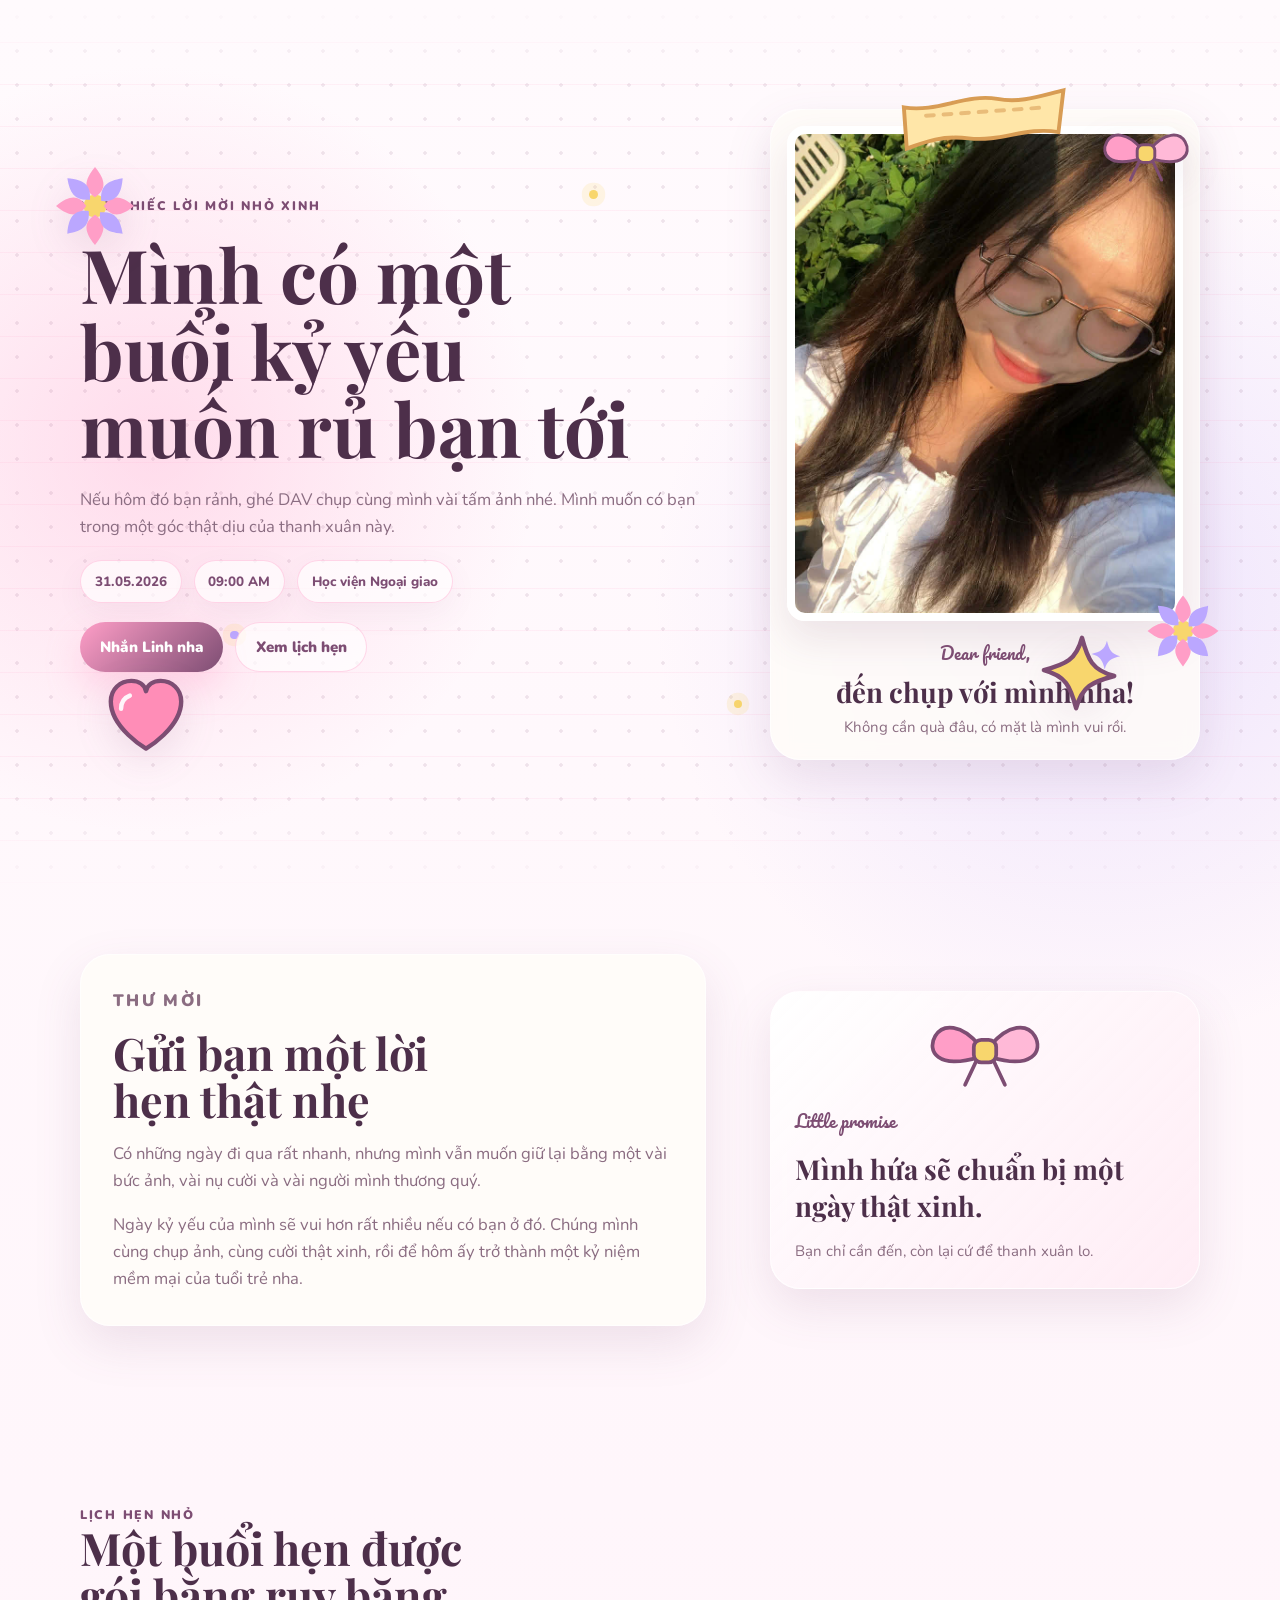
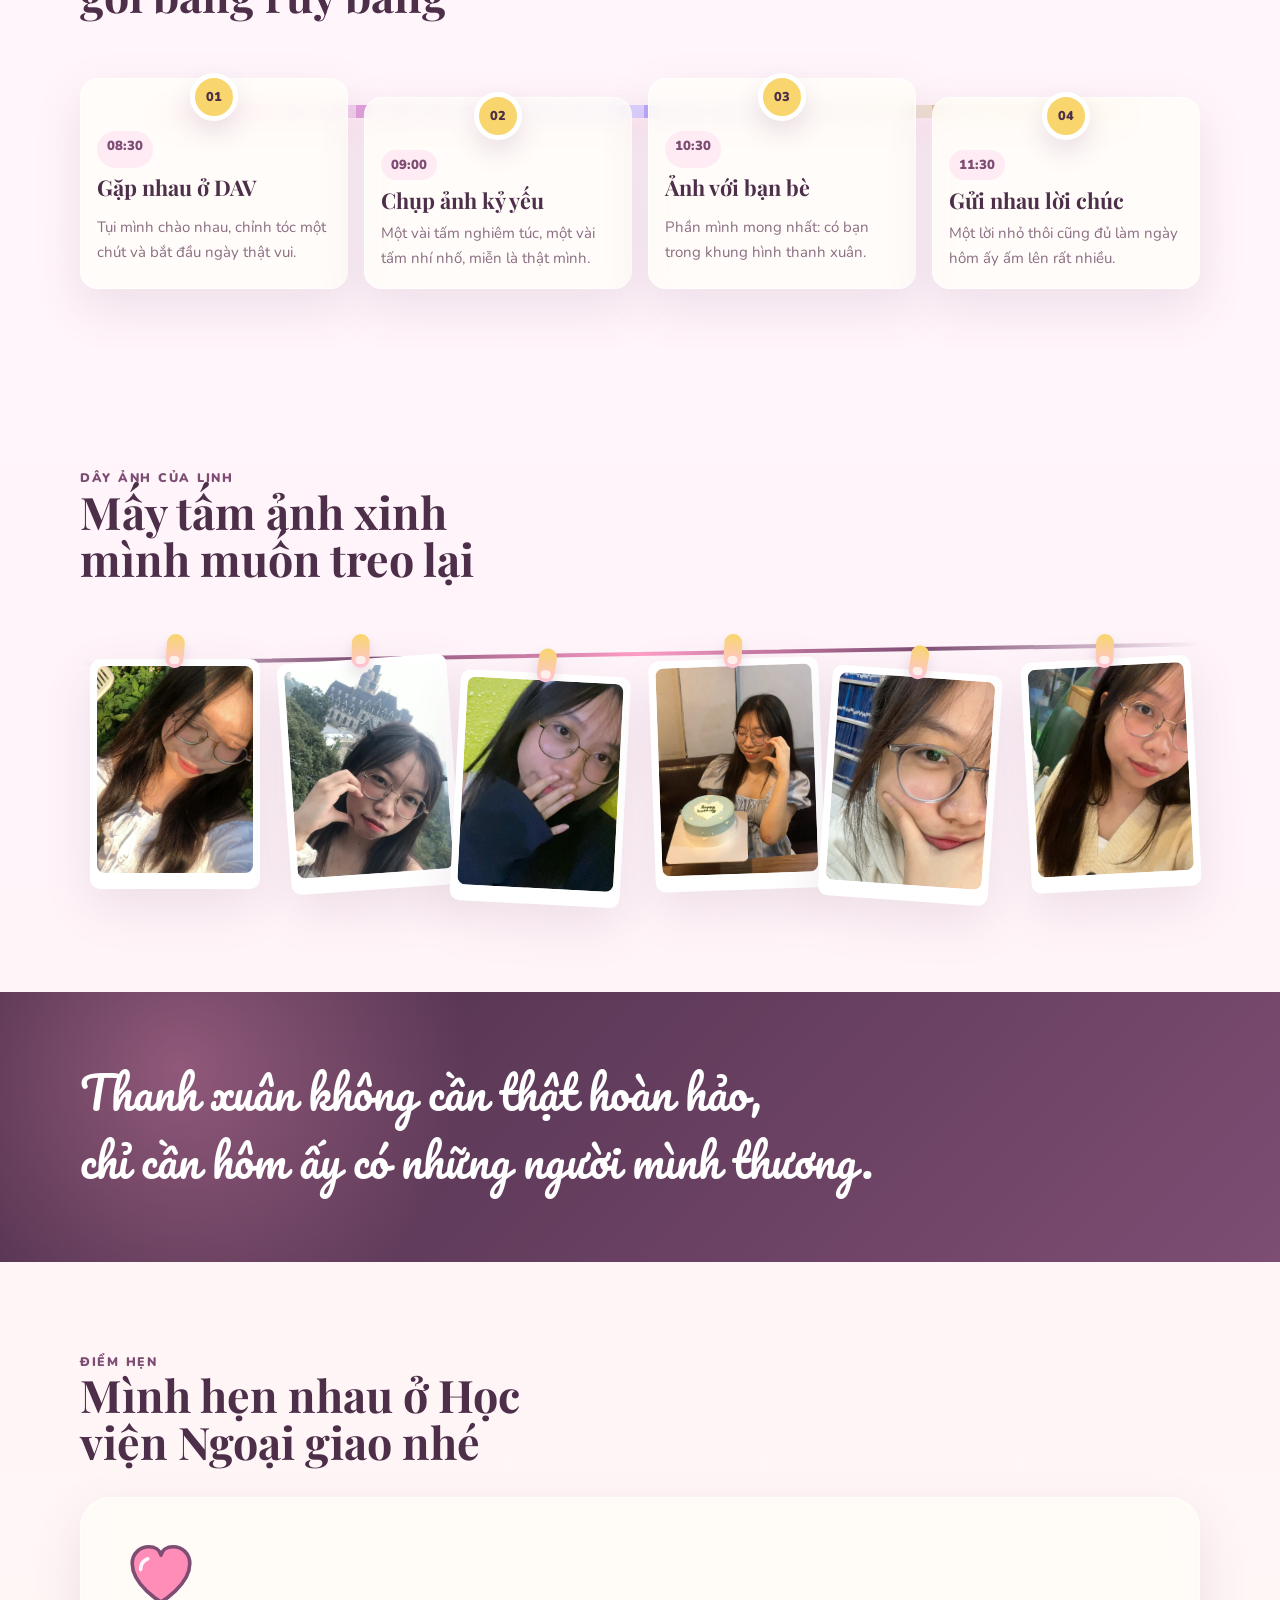
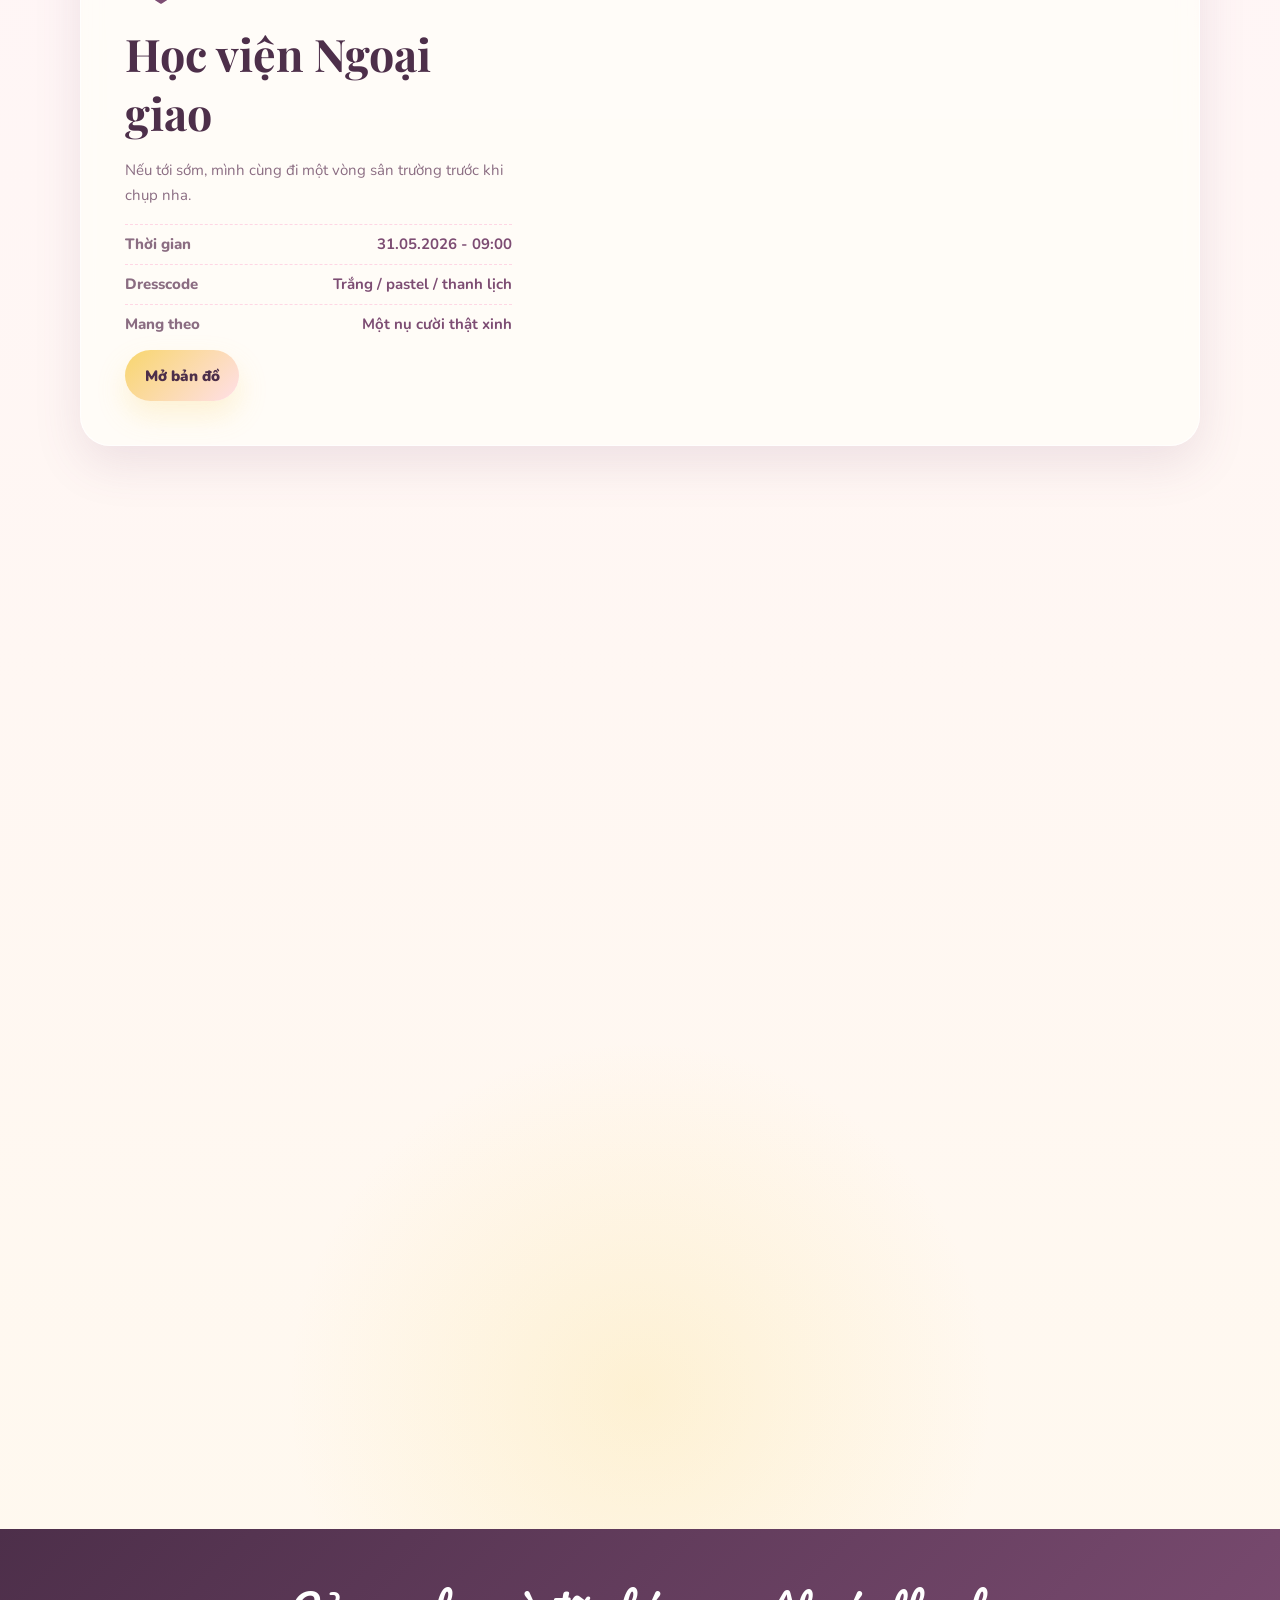
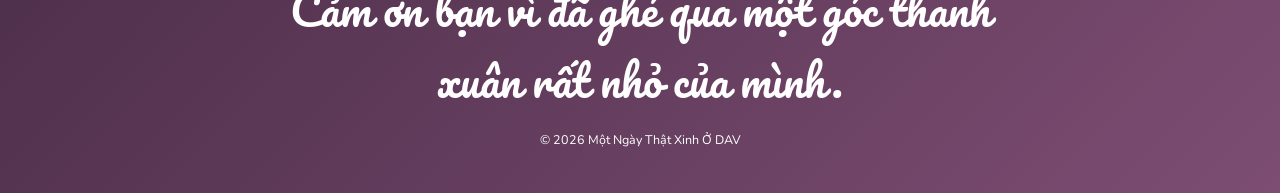
==== html/index.html @ 51f6de86 "kyyeulinh" ====
﻿<!doctype html>
<html lang="vi">
  <head>
    <meta charset="UTF-8" />
    <meta name="viewport" content="width=device-width, initial-scale=1.0" />
    <meta
      name="description"
      content="Thư mời tham dự kỷ yếu dễ thương của một nữ sinh Học viện Ngoại giao."
    />
    <title>Một Ngày Thật Xinh Ở DAV | Thư Mời Kỷ Yếu</title>
    <link rel="preconnect" href="https://fonts.googleapis.com" />
    <link rel="preconnect" href="https://fonts.gstatic.com" crossorigin />
    <link
      href="https://fonts.googleapis.com/css2?family=Nunito:wght@400;500;600;700;800&family=Pacifico&family=Playfair+Display:wght@600;700&display=swap"
      rel="stylesheet"
    />
    <link rel="stylesheet" href="../css/reset.css" />
    <link rel="stylesheet" href="../css/variables.css" />
    <link rel="stylesheet" href="../css/base.css" />
    <link rel="stylesheet" href="../css/layout.css" />
    <link rel="stylesheet" href="../css/components.css" />
    <link rel="stylesheet" href="../css/animations.css" />
    <link rel="stylesheet" href="../css/responsive.css" />
  </head>
  <body>
    <a class="skip-link" href="#main">Bỏ qua nội dung phụ</a>

    <div class="sticker-field" aria-hidden="true">
      <img class="float-sticker s1" src="../img/stickers/flower.svg" alt="" />
      <img class="float-sticker s2" src="../img/stickers/bow.svg" alt="" />
      <img class="float-sticker s3" src="../img/stickers/heart.svg" alt="" />
      <img class="float-sticker s4" src="../img/stickers/sparkle.svg" alt="" />
    </div>

    <main id="main">
      <section class="hero-section section" id="hero">
        <div class="hero-sparkles" aria-hidden="true">
          <span></span>
          <span></span>
          <span></span>
          <span></span>
        </div>

        <div class="container hero-content">
          <div class="hero-copy">
            <p class="eyebrow" data-reveal="fade-up">
              Một chiếc lời mời nhỏ xinh
            </p>
            <h1 data-reveal="fade-up">
              Mình có một buổi kỷ yếu muốn rủ bạn tới
            </h1>
            <p class="hero-lead" data-reveal="fade-up">
              Nếu hôm đó bạn rảnh, ghé DAV chụp cùng mình vài tấm ảnh nhé. Mình
              muốn có bạn trong một góc thật dịu của thanh xuân này.
            </p>
            <div class="hero-meta" data-reveal="fade-up">
              <span>31.05.2026</span>
              <span>09:00 AM</span>
              <span>Học viện Ngoại giao</span>
            </div>
            <div class="hero-actions" data-reveal="fade-up">
              <a class="primary-button" href="#contact">Nhắn Linh nha</a>
              <a class="ghost-button" href="#plan">Xem lịch hẹn</a>
            </div>
          </div>

          <aside
            class="scrapbook-card tilt-card"
            data-reveal="fade-left"
            tabindex="0"
          >
            <img
              class="tape tape-top"
              src="../img/stickers/tape.svg"
              alt=""
              aria-hidden="true"
            />
            <img
              class="portrait"
              src="../img/Linh1.png"
              alt="Ảnh kỷ yếu của Linh"
            />
            <div class="card-note">
              <span>Dear friend,</span>
              <strong>đến chụp với mình nha!</strong>
              <p>Không cần quà đâu, có mặt là mình vui rồi.</p>
            </div>
            <img
              class="mini-flower"
              src="../img/stickers/flower.svg"
              alt=""
              aria-hidden="true"
            />
          </aside>
        </div>
      </section>

      <section class="letter-section section" id="letter">
        <div class="container letter-layout">
          <article class="soft-letter" data-reveal="fade-right">
            <p class="section-kicker">Thư mời</p>
            <h2>Gửi bạn một lời hẹn thật nhẹ</h2>
            <p>
              Có những ngày đi qua rất nhanh, nhưng mình vẫn muốn giữ lại bằng
              một vài bức ảnh, vài nụ cười và vài người mình thương quý.
            </p>
            <p>
              Ngày kỷ yếu của mình sẽ vui hơn rất nhiều nếu có bạn ở đó. Chúng
              mình cùng chụp ảnh, cùng cười thật xinh, rồi để hôm ấy trở thành
              một kỷ niệm mềm mại của tuổi trẻ nha.
            </p>
          </article>

          <div class="promise-card" data-reveal="fade-left">
            <img src="../img/stickers/bow.svg" alt="" aria-hidden="true" />
            <span>Little promise</span>
            <strong>Mình hứa sẽ chuẩn bị một ngày thật xinh.</strong>
            <p>Bạn chỉ cần đến, còn lại cứ để thanh xuân lo.</p>
          </div>
        </div>
      </section>

      <section class="plan-section section" id="plan">
        <div class="container">
          <p class="section-kicker" data-reveal="fade-up">Lịch hẹn nhỏ</p>
          <h2 data-reveal="fade-up">Một buổi hẹn được gói bằng ruy băng</h2>
          <div class="ribbon-plan">
            <div class="ribbon-path" aria-hidden="true"></div>
            <article class="plan-step" data-reveal="fade-up">
              <span>08:30</span>
              <div class="step-dot">01</div>
              <h3>Gặp nhau ở DAV</h3>
              <p>
                Tụi mình chào nhau, chỉnh tóc một chút và bắt đầu ngày thật vui.
              </p>
            </article>
            <article class="plan-step" data-reveal="fade-up">
              <span>09:00</span>
              <div class="step-dot">02</div>
              <h3>Chụp ảnh kỷ yếu</h3>
              <p>
                Một vài tấm nghiêm túc, một vài tấm nhí nhố, miễn là thật mình.
              </p>
            </article>
            <article class="plan-step" data-reveal="fade-up">
              <span>10:30</span>
              <div class="step-dot">03</div>
              <h3>Ảnh với bạn bè</h3>
              <p>Phần mình mong nhất: có bạn trong khung hình thanh xuân.</p>
            </article>
            <article class="plan-step" data-reveal="fade-up">
              <span>11:30</span>
              <div class="step-dot">04</div>
              <h3>Gửi nhau lời chúc</h3>
              <p>Một lời nhỏ thôi cũng đủ làm ngày hôm ấy ấm lên rất nhiều.</p>
            </article>
          </div>
        </div>
      </section>

      <section class="memory-section section" id="memories">
        <div class="container">
          <p class="section-kicker" data-reveal="fade-up">Dây ảnh của Linh</p>
          <h2 data-reveal="fade-up">Mấy tấm ảnh xinh mình muốn treo lại</h2>
          <div class="photo-line" data-reveal="fade-up">
            <div class="clothesline" aria-hidden="true"></div>
            <div class="photo-track">
              <figure class="hanging-photo">
                <span class="pin"></span>
                <img src="../img/Linh1.png" alt="Ảnh Linh 1" loading="lazy" />
              </figure>
              <figure class="hanging-photo">
                <span class="pin"></span>
                <img src="../img/linh2.png" alt="Ảnh Linh 2" loading="lazy" />
              </figure>
              <figure class="hanging-photo">
                <span class="pin"></span>
                <img src="../img/Linh3.png" alt="Ảnh Linh 3" loading="lazy" />
              </figure>
              <figure class="hanging-photo">
                <span class="pin"></span>
                <img src="../img/Linh4.png" alt="Ảnh Linh 4" loading="lazy" />
              </figure>
              <figure class="hanging-photo">
                <span class="pin"></span>
                <img src="../img/Linh5.png" alt="Ảnh Linh 5" loading="lazy" />
              </figure>
              <figure class="hanging-photo">
                <span class="pin"></span>
                <img src="../img/Linh6.jpg" alt="Ảnh Linh 6" loading="lazy" />
              </figure>
              <figure class="hanging-photo duplicate" aria-hidden="true">
                <span class="pin"></span>
                <img src="../img/Linh1.png" alt="" loading="lazy" />
              </figure>
              <figure class="hanging-photo duplicate" aria-hidden="true">
                <span class="pin"></span>
                <img src="../img/linh2.png" alt="" loading="lazy" />
              </figure>
              <figure class="hanging-photo duplicate" aria-hidden="true">
                <span class="pin"></span>
                <img src="../img/Linh3.png" alt="" loading="lazy" />
              </figure>
              <figure class="hanging-photo duplicate" aria-hidden="true">
                <span class="pin"></span>
                <img src="../img/Linh4.png" alt="" loading="lazy" />
              </figure>
              <figure class="hanging-photo duplicate" aria-hidden="true">
                <span class="pin"></span>
                <img src="../img/Linh5.png" alt="" loading="lazy" />
              </figure>
              <figure class="hanging-photo duplicate" aria-hidden="true">
                <span class="pin"></span>
                <img src="../img/Linh6.jpg" alt="" loading="lazy" />
              </figure>
            </div>
          </div>
        </div>
      </section>

      <section class="quote-section section">
        <div class="container">
          <blockquote data-reveal="quote">
            <span>Thanh xuân không cần thật hoàn hảo,</span>
            <span>chỉ cần hôm ấy có những người mình thương.</span>
          </blockquote>
        </div>
      </section>

      <section class="location-section section" id="location">
        <div class="container">
          <p class="section-kicker" data-reveal="fade-up">Điểm hẹn</p>
          <h2 data-reveal="fade-up">Mình hẹn nhau ở Học viện Ngoại giao nhé</h2>
          <div class="location-card" data-reveal="fade-up">
            <div class="location-info">
              <img src="../img/stickers/heart.svg" alt="" aria-hidden="true" />
              <strong>Học viện Ngoại giao</strong>
              <p>
                Nếu tới sớm, mình cùng đi một vòng sân trường trước khi chụp
                nha.
              </p>
              <ul>
                <li><span>Thời gian</span><b>31.05.2026 - 09:00</b></li>
                <li>
                  <span>Dresscode</span><b>Trắng / pastel / thanh lịch</b>
                </li>
                <li><span>Mang theo</span><b>Một nụ cười thật xinh</b></li>
              </ul>
              <a
                class="secondary-button"
                href="https://www.google.com/maps/search/?api=1&query=H%E1%BB%8Dc%20vi%E1%BB%87n%20Ngo%E1%BA%A1i%20giao"
                target="_blank"
                rel="noreferrer"
              >
                Mở bản đồ
              </a>
            </div>
            <iframe
              title="Bản đồ Học viện Ngoại giao"
              loading="lazy"
              referrerpolicy="no-referrer-when-downgrade"
              src="https://www.google.com/maps?q=H%E1%BB%8Dc%20vi%E1%BB%87n%20Ngo%E1%BA%A1i%20giao&output=embed"
            ></iframe>
          </div>
        </div>
      </section>

      <section class="contact-section section" id="contact">
        <div class="container contact-layout">
          <div class="contact-copy" data-reveal="fade-right">
            <p class="section-kicker">Liên hệ với Linh</p>
            <h2>Muốn nhắn mình thì ghé Facebook nha</h2>
            <p>
              Nếu bạn muốn xác nhận tham dự, hỏi lịch chụp hoặc gửi một lời chúc
              nhỏ xinh, cứ nhắn trực tiếp cho mình qua Facebook nhé.
            </p>
          </div>

          <article class="contact-card" data-reveal="fade-left">
            <img src="../img/stickers/bow.svg" alt="" aria-hidden="true" />
            <span>Facebook</span>
            <strong>Mình chờ tin nhắn của bạn nè</strong>
            <p>Một chiếc inbox nhỏ thôi cũng làm ngày kỷ yếu vui hơn nhiều.</p>
            <a
              class="primary-button"
              href="https://www.facebook.com/mytam.nguyen.54772?locale=vi_VN"
              target="_blank"
              rel="noreferrer"
            >
              Nhắn Linh trên Facebook
            </a>
          </article>
        </div>
      </section>

      <section class="wish-section section" id="wish-wall">
        <div class="container">
          <p class="section-kicker" data-reveal="fade-up">Sổ lưu bút</p>
          <h2 data-reveal="fade-up">Những lời chúc xinh xinh</h2>
          <div
            class="wish-wall"
            id="wishWall"
            data-reveal="fade-up"
            aria-live="polite"
          >
            <article class="wish-card">
              <span>Sẽ đến nè</span>
              <strong>Minh Phạm</strong>
              <p>
                Chúc Linh có một buổi kỷ yếu thật xinh, thật vui và gom được
                thật nhiều tấm ảnh đáng nhớ nha.
              </p>
            </article>
            <article class="wish-card">
              <span>Sẽ đến nè</span>
              <strong>Trung Phong</strong>
              <p>
                Mong ngày hôm đó của Linh sẽ nhiều nắng đẹp, nhiều tiếng cười và
                có đủ những người Linh thương quý.
              </p>
            </article>
            <article class="wish-card">
              <span>Gửi lời chúc</span>
              <strong>Vân Dung</strong>
              <p>
                Chúc cô gái DAV luôn rạng rỡ như hôm kỷ yếu, sau này nhìn lại
                vẫn thấy thanh xuân của mình thật dịu dàng.
              </p>
            </article>
          </div>
        </div>
      </section>
    </main>

    <footer class="site-footer">
      <div class="container footer-inner">
        <p>Cảm ơn bạn vì đã ghé qua một góc thanh xuân rất nhỏ của mình.</p>
        <small>© 2026 Một Ngày Thật Xinh Ở DAV</small>
      </div>
    </footer>

    <script src="../js/scrollReveal.js"></script>
    <script src="../js/tilt.js"></script>
    <script src="../js/animations.js"></script>
    <script src="../js/main.js"></script>
  </body>
</html>
---- css/variables.css ----
:root {
  --berry: #7d4d73;
  --berry-dark: #4d2f4a;
  --pink: #ff9ec7;
  --pink-soft: #fff7fb;
  --blush: #ffeaf3;
  --lavender: #bba7ff;
  --sun: #f8d66d;
  --mint: #b8eadf;
  --cream: #fff9ee;
  --paper: #fffdf8;
  --ink: #3a2737;
  --muted: #8b6d82;
  --line: rgba(125, 77, 115, 0.15);
  --pink-line: rgba(255, 158, 199, 0.4);
  --shadow-soft: 0 18px 48px rgba(125, 77, 115, 0.13);
  --shadow-strong: 0 30px 90px rgba(125, 77, 115, 0.22);
  --radius-sm: 10px;
  --radius-md: 18px;
  --radius-lg: 30px;
  --container: 1120px;
  --font-heading: "Playfair Display", Georgia, serif;
  --font-script: "Pacifico", cursive;
  --font-body: "Nunito", Arial, sans-serif;
}
---- css/base.css ----
body {
  color: var(--ink);
  font-family: var(--font-body);
  font-size: 15px;
  background:
    radial-gradient(circle at 12% 9%, rgba(255, 158, 199, 0.32), transparent 24rem),
    radial-gradient(circle at 86% 12%, rgba(187, 167, 255, 0.26), transparent 28rem),
    radial-gradient(circle at 50% 92%, rgba(248, 214, 109, 0.22), transparent 22rem),
    linear-gradient(180deg, #fffafd 0%, #fff4fa 45%, #fff9ee 100%);
  overflow-x: hidden;
}

body::before {
  position: fixed;
  inset: 0;
  z-index: -2;
  pointer-events: none;
  content: "";
  background-image:
    radial-gradient(circle, rgba(125, 77, 115, 0.12) 1.5px, transparent 2px),
    linear-gradient(rgba(255, 158, 199, 0.12) 1px, transparent 1px);
  background-size: 34px 34px, 100% 42px;
  mask-image: linear-gradient(180deg, transparent, #000 10%, #000 88%, transparent);
}

h1,
h2,
h3 {
  color: var(--berry-dark);
  font-family: var(--font-heading);
  line-height: 1.04;
  letter-spacing: 0;
}

h1 {
  max-width: 680px;
  font-size: clamp(2.1rem, 5.8vw, 4.75rem);
  text-wrap: balance;
}

h2 {
  max-width: 680px;
  font-size: clamp(1.45rem, 3.8vw, 2.8rem);
  text-wrap: balance;
}

h3 {
  font-size: clamp(1.05rem, 2vw, 1.35rem);
}

p {
  line-height: 1.65;
}

::selection {
  color: var(--berry-dark);
  background: rgba(255, 158, 199, 0.42);
}

:focus-visible {
  outline: 3px solid var(--lavender);
  outline-offset: 4px;
}

.skip-link {
  position: fixed;
  top: 1rem;
  left: 1rem;
  z-index: 100;
  padding: 0.7rem 1rem;
  border-radius: var(--radius-sm);
  color: #fff;
  background: var(--berry);
  transform: translateY(-150%);
  transition: transform 0.2s ease;
}

.skip-link:focus {
  transform: translateY(0);
}
---- css/layout.css ----
.container {
  width: min(100% - 2rem, var(--container));
  margin-inline: auto;
}

.section {
  position: relative;
  padding-block: clamp(3.4rem, 7vw, 6rem);
}

.hero-section {
  min-height: clamp(660px, 96svh, 880px);
  display: grid;
  place-items: center;
  padding-top: clamp(2rem, 5vw, 4rem);
  overflow: hidden;
}

.hero-content,
.letter-layout,
.contact-layout {
  display: grid;
  grid-template-columns: minmax(0, 1fr) minmax(300px, 430px);
  gap: clamp(1.5rem, 5vw, 4rem);
  align-items: center;
}

.hero-copy,
.contact-copy {
  display: grid;
  gap: 1.2rem;
}

.hero-lead,
.contact-copy p,
.soft-letter p {
  max-width: 690px;
  color: var(--muted);
  font-size: clamp(0.94rem, 1.6vw, 1.04rem);
}

.hero-meta,
.hero-actions {
  display: flex;
  flex-wrap: wrap;
  gap: 0.75rem;
  align-items: center;
}

.hero-meta span {
  padding: 0.68rem 0.86rem;
  border: 1px solid var(--pink-line);
  border-radius: 999px;
  color: var(--berry);
  background: rgba(255, 255, 255, 0.66);
  font-size: 0.84rem;
  font-weight: 800;
  box-shadow: 0 10px 30px rgba(125, 77, 115, 0.06);
}

.site-footer {
  padding: 2.8rem 0;
  color: #fff;
  background: linear-gradient(135deg, var(--berry-dark), var(--berry));
}

.footer-inner {
  display: grid;
  gap: 0.9rem;
  justify-items: center;
  text-align: center;
}

.footer-inner p {
  max-width: 720px;
  font-family: var(--font-script);
  font-size: clamp(1.5rem, 4vw, 2.7rem);
}
---- css/components.css ----
.eyebrow,
.section-kicker {
  color: var(--berry);
  font-size: 0.78rem;
  font-weight: 900;
  letter-spacing: 0.14em;
  text-transform: uppercase;
}

.primary-button,
.secondary-button,
.ghost-button {
  display: inline-flex;
  align-items: center;
  justify-content: center;
  width: fit-content;
  min-height: 3.15rem;
  padding: 0.84rem 1.22rem;
  border-radius: 999px;
  font-weight: 900;
  cursor: pointer;
  transition: transform 0.22s ease, box-shadow 0.22s ease, background 0.22s ease;
}

.primary-button {
  color: #fff;
  background: linear-gradient(135deg, var(--pink), var(--berry));
  box-shadow: 0 16px 34px rgba(255, 158, 199, 0.34);
}

.secondary-button {
  color: var(--berry-dark);
  background: linear-gradient(135deg, var(--sun), #ffdfe8);
  box-shadow: 0 14px 28px rgba(248, 214, 109, 0.26);
}

.ghost-button {
  border: 1px solid var(--pink-line);
  color: var(--berry);
  background: rgba(255, 255, 255, 0.68);
}

.primary-button:hover,
.secondary-button:hover,
.ghost-button:hover {
  transform: translateY(-2px) rotate(-1deg);
  box-shadow: var(--shadow-strong);
}

.primary-button:disabled,
.secondary-button:disabled,
.ghost-button:disabled {
  cursor: wait;
  opacity: 0.65;
  transform: none;
}

.sticker-field {
  position: fixed;
  inset: 0;
  z-index: 4;
  pointer-events: none;
  overflow: hidden;
}

.float-sticker {
  position: absolute;
  width: clamp(3rem, 8vw, 5.5rem);
  filter: drop-shadow(0 12px 18px rgba(125, 77, 115, 0.12));
}

.s1 { left: 4%; top: 18%; }
.s2 { right: 7%; top: 14%; }
.s3 { left: 8%; bottom: 16%; }
.s4 { right: 12%; bottom: 20%; }

.hero-sparkles span {
  position: absolute;
  width: 0.55rem;
  height: 0.55rem;
  border-radius: 50%;
  background: var(--sun);
  box-shadow: 0 0 0 0.45rem rgba(248, 214, 109, 0.18);
}

.hero-sparkles span:nth-child(1) { top: 22%; left: 46%; }
.hero-sparkles span:nth-child(2) { top: 34%; right: 18%; background: var(--pink); }
.hero-sparkles span:nth-child(3) { bottom: 26%; left: 18%; background: var(--lavender); }
.hero-sparkles span:nth-child(4) { bottom: 18%; right: 42%; }

.scrapbook-card,
.soft-letter,
.promise-card,
.plan-step,
.location-card,
.contact-card,
.wish-card {
  border: 1px solid rgba(255, 255, 255, 0.74);
  background: rgba(255, 253, 248, 0.82);
  box-shadow: var(--shadow-soft);
  backdrop-filter: blur(10px);
}

.scrapbook-card {
  position: relative;
  padding: 1rem 1rem 1.2rem;
  border-radius: var(--radius-lg);
  transform: rotate(2deg);
  transform-style: preserve-3d;
}

.portrait {
  width: 100%;
  aspect-ratio: 4 / 5;
  object-fit: cover;
  border: 8px solid #fff;
  border-radius: var(--radius-md);
  box-shadow: 0 18px 40px rgba(125, 77, 115, 0.14);
}

.tape {
  position: absolute;
  z-index: 2;
  width: 11rem;
}

.tape-top {
  top: -1.25rem;
  left: 50%;
  transform: translateX(-50%) rotate(-4deg);
}

.mini-flower {
  position: absolute;
  right: -1.5rem;
  bottom: 5.5rem;
  width: 5rem;
}

.card-note {
  display: grid;
  gap: 0.3rem;
  padding: 1rem 0.4rem 0;
  text-align: center;
}

.card-note span,
.promise-card span {
  color: var(--berry);
  font-family: var(--font-script);
  font-size: 1.08rem;
}

.card-note strong,
.promise-card strong {
  color: var(--berry-dark);
  font-family: var(--font-heading);
  font-size: clamp(1.18rem, 2.4vw, 1.72rem);
}

.card-note p,
.promise-card p,
.plan-step p,
.location-info p,
.contact-card p,
.wish-card p {
  color: var(--muted);
}

.soft-letter,
.promise-card {
  border-radius: var(--radius-lg);
}

.soft-letter {
  display: grid;
  gap: 1rem;
  padding: clamp(1.2rem, 4vw, 2rem);
}

.promise-card {
  display: grid;
  gap: 0.9rem;
  justify-items: start;
  padding: 1.5rem;
  background:
    linear-gradient(135deg, rgba(255, 255, 255, 0.92), rgba(255, 234, 243, 0.8));
}

.promise-card img {
  width: 7rem;
  justify-self: center;
}

.ribbon-plan {
  position: relative;
  display: grid;
  grid-template-columns: repeat(4, minmax(0, 1fr));
  gap: 1rem;
  margin-top: 2.2rem;
  padding-top: 1.5rem;
}

.ribbon-path {
  position: absolute;
  top: 3.2rem;
  left: 7%;
  right: 7%;
  height: 0.8rem;
  border-radius: 999px;
  background:
    repeating-linear-gradient(90deg, rgba(255, 255, 255, 0.5) 0 18px, transparent 18px 36px),
    linear-gradient(90deg, var(--pink), var(--lavender), var(--sun));
  box-shadow: 0 12px 28px rgba(255, 158, 199, 0.22);
}

.plan-step {
  position: relative;
  z-index: 1;
  display: grid;
  gap: 0.55rem;
  min-height: 12rem;
  padding: 3.25rem 1rem 1rem;
  border: 1px solid rgba(255, 255, 255, 0.74);
  border-radius: var(--radius-md);
  background: rgba(255, 253, 248, 0.86);
  box-shadow: var(--shadow-soft);
  backdrop-filter: blur(10px);
  transition: transform 0.25s ease, box-shadow 0.25s ease;
}

.plan-step:nth-of-type(2),
.plan-step:nth-of-type(4) {
  margin-top: 1.2rem;
}

.plan-step:hover {
  transform: translateY(-7px) rotate(-1deg);
  box-shadow: var(--shadow-strong);
}

.plan-step > span {
  width: fit-content;
  padding: 0.35rem 0.62rem;
  border-radius: 999px;
  color: var(--berry);
  background: rgba(255, 234, 243, 0.92);
  font-size: 0.82rem;
  font-weight: 900;
}

.step-dot {
  position: absolute;
  top: -0.35rem;
  left: 50%;
  display: grid;
  place-items: center;
  width: 3rem;
  height: 3rem;
  border: 5px solid #fff;
  border-radius: 50%;
  color: var(--berry-dark);
  background: var(--sun);
  box-shadow: 0 12px 24px rgba(125, 77, 115, 0.15);
  font-size: 0.8rem;
  font-weight: 900;
  transform: translateX(-50%);
}

.photo-line {
  position: relative;
  margin-top: 2.2rem;
  padding: 2.6rem 0.6rem 0.8rem;
}

.photo-track {
  display: grid;
  grid-template-columns: repeat(6, minmax(130px, 1fr));
  gap: clamp(0.7rem, 1.6vw, 1rem);
}

.clothesline {
  position: absolute;
  top: 1.2rem;
  right: 0;
  left: 0;
  height: 2.4rem;
  pointer-events: none;
}

.clothesline::before {
  position: absolute;
  top: 1rem;
  right: 0;
  left: 0;
  height: 0.22rem;
  border-radius: 999px;
  background: linear-gradient(90deg, transparent, var(--berry), var(--pink), var(--berry), transparent);
  content: "";
  transform: rotate(-1deg);
}

.hanging-photo {
  position: relative;
  padding: 0.45rem 0.45rem 1rem;
  border-radius: var(--radius-sm);
  background: #fff;
  box-shadow: var(--shadow-soft);
  transform-origin: 50% 0;
  transition: transform 0.25s ease, box-shadow 0.25s ease;
}

.hanging-photo:nth-of-type(2) { transform: rotate(-4deg); }
.hanging-photo:nth-of-type(3) { transform: rotate(3deg) translateY(0.9rem); }
.hanging-photo:nth-of-type(4) { transform: rotate(-2deg); }
.hanging-photo:nth-of-type(5) { transform: rotate(4deg) translateY(0.7rem); }
.hanging-photo:nth-of-type(6) { transform: rotate(-3deg); }
.hanging-photo:nth-of-type(7) { transform: rotate(2deg) translateY(0.6rem); }

.hanging-photo.duplicate {
  display: none;
}

.hanging-photo:hover {
  transform: translateY(-10px) rotate(0deg) scale(1.04);
  box-shadow: var(--shadow-strong);
  z-index: 3;
}

.hanging-photo img {
  width: 100%;
  aspect-ratio: 3 / 4;
  object-fit: cover;
  border-radius: 8px;
}

.pin {
  position: absolute;
  top: -1.55rem;
  left: 50%;
  z-index: 2;
  width: 1.1rem;
  height: 2.1rem;
  border-radius: 999px;
  background: linear-gradient(180deg, var(--sun), #ffc3d8);
  box-shadow: 0 8px 14px rgba(125, 77, 115, 0.18);
  transform: translateX(-50%) rotate(5deg);
}

.pin::after {
  position: absolute;
  right: 0.23rem;
  bottom: 0.25rem;
  left: 0.23rem;
  height: 0.45rem;
  border-radius: 999px;
  background: rgba(255, 255, 255, 0.7);
  content: "";
}

.quote-section {
  padding-block: clamp(3rem, 6vw, 4.5rem);
  color: #fff;
  background:
    radial-gradient(circle at 14% 28%, rgba(255, 158, 199, 0.35), transparent 18rem),
    linear-gradient(135deg, var(--berry-dark), var(--berry));
}

.quote-section blockquote {
  display: grid;
  gap: 0.55rem;
  max-width: 830px;
  font-family: var(--font-script);
  font-size: clamp(1.35rem, 3.4vw, 2.85rem);
  line-height: 1.35;
}

.quote-section span {
  display: block;
}

.location-card {
  display: grid;
  grid-template-columns: minmax(280px, 0.82fr) minmax(0, 1.18fr);
  gap: 1rem;
  margin-top: 2rem;
  padding: clamp(0.9rem, 3vw, 1.25rem);
  border-radius: var(--radius-lg);
}

.location-info {
  display: grid;
  gap: 1rem;
  align-content: center;
  padding: clamp(1rem, 3vw, 1.5rem);
}

.location-info img {
  width: 4.5rem;
}

.location-info strong {
  color: var(--berry-dark);
  font-family: var(--font-heading);
  font-size: clamp(1.7rem, 4vw, 2.8rem);
}

.location-info ul {
  display: grid;
  gap: 0.6rem;
}

.location-info li {
  display: flex;
  justify-content: space-between;
  gap: 1rem;
  padding-top: 0.6rem;
  border-top: 1px dashed var(--pink-line);
}

.location-info li span {
  color: var(--muted);
  font-weight: 800;
}

.location-info li b {
  color: var(--berry);
  text-align: right;
}

.location-card iframe {
  width: 100%;
  min-height: 320px;
  aspect-ratio: 16 / 10;
  border: 0;
  border-radius: var(--radius-md);
}

.contact-card {
  position: relative;
  display: grid;
  gap: 0.85rem;
  justify-items: start;
  padding: clamp(1.2rem, 4vw, 1.7rem);
  border-radius: var(--radius-lg);
  background:
    radial-gradient(circle at 88% 12%, rgba(255, 158, 199, 0.26), transparent 8rem),
    rgba(255, 253, 248, 0.86);
  overflow: hidden;
}

.contact-card::after {
  position: absolute;
  right: -1.5rem;
  bottom: -1.5rem;
  width: 8rem;
  height: 8rem;
  border-radius: 50%;
  background: rgba(187, 167, 255, 0.22);
  content: "";
}

.contact-card img {
  width: 7rem;
  justify-self: center;
}

.contact-card span {
  color: var(--berry);
  font-size: 0.78rem;
  font-weight: 900;
  letter-spacing: 0.14em;
  text-transform: uppercase;
}

.contact-card strong {
  color: var(--berry-dark);
  font-family: var(--font-heading);
  font-size: clamp(1.25rem, 2.6vw, 1.9rem);
  line-height: 1.14;
}

.wish-wall {
  display: grid;
  grid-template-columns: repeat(3, minmax(0, 1fr));
  gap: 1rem;
  margin-top: 2rem;
}

.wish-card {
  position: relative;
  padding: 1rem;
  border-radius: var(--radius-md);
  background:
    linear-gradient(90deg, rgba(255, 158, 199, 0.22) 0 0.35rem, transparent 0.35rem),
    rgba(255, 253, 248, 0.88);
}

.wish-card span {
  color: var(--berry);
  font-size: 0.72rem;
  font-weight: 900;
  letter-spacing: 0.12em;
  text-transform: uppercase;
}

.wish-card strong {
  display: block;
  margin-top: 0.45rem;
  color: var(--berry-dark);
}

.wish-card p {
  margin-top: 0.55rem;
}

.wish-empty {
  grid-column: 1 / -1;
  display: grid;
  gap: 0.6rem;
  justify-items: center;
  padding: clamp(1.5rem, 4vw, 2.5rem);
  border: 1px dashed var(--pink-line);
  border-radius: var(--radius-lg);
  color: var(--muted);
  background: rgba(255, 253, 248, 0.7);
  text-align: center;
}

.wish-empty strong {
  color: var(--berry-dark);
  font-family: var(--font-script);
  font-size: clamp(1.45rem, 3vw, 2.2rem);
}
---- css/animations.css ----
[data-reveal] {
  opacity: 0;
  transition:
    opacity 0.7s ease,
    transform 0.7s cubic-bezier(0.2, 0.8, 0.2, 1);
  will-change: opacity, transform;
}

[data-reveal="fade-up"] { transform: translateY(28px) scale(0.98); }
[data-reveal="fade-down"] { transform: translateY(-18px); }
[data-reveal="fade-left"] { transform: translateX(30px) rotate(1deg); }
[data-reveal="fade-right"] { transform: translateX(-30px) rotate(-1deg); }

[data-reveal].is-visible {
  opacity: 1;
  transform: none;
}

[data-reveal="quote"] span {
  opacity: 0;
  transform: translateY(22px);
  transition:
    opacity 0.7s ease,
    transform 0.7s cubic-bezier(0.2, 0.8, 0.2, 1);
}

[data-reveal="quote"].is-visible span {
  opacity: 1;
  transform: none;
}

[data-reveal="quote"].is-visible span:nth-child(2) {
  transition-delay: 0.18s;
}

.float-sticker {
  animation: stickerFloat 7s ease-in-out infinite;
}

.s2 { animation-delay: -1.4s; }
.s3 { animation-delay: -2.2s; }
.s4 { animation-delay: -3.1s; }

.hero-sparkles span {
  animation: sparklePop 2.8s ease-in-out infinite;
}

.hero-sparkles span:nth-child(2) { animation-delay: 0.5s; }
.hero-sparkles span:nth-child(3) { animation-delay: 1s; }
.hero-sparkles span:nth-child(4) { animation-delay: 1.5s; }

.scrapbook-card {
  animation: cardBreath 5.5s ease-in-out infinite;
}

.ribbon-path {
  background-size: 72px 100%, 100% 100%;
  animation: ribbonShine 6s linear infinite;
}

.pin {
  animation: pinWiggle 3.8s ease-in-out infinite;
}

.hanging-photo:nth-of-type(3) .pin,
.hanging-photo:nth-of-type(5) .pin {
  animation-delay: -1.2s;
}

@keyframes stickerFloat {
  0%,
  100% {
    transform: translate3d(0, 0, 0) rotate(-6deg);
  }

  50% {
    transform: translate3d(12px, -18px, 0) rotate(8deg);
  }
}

@keyframes sparklePop {
  0%,
  100% {
    transform: scale(0.7);
    opacity: 0.36;
  }

  50% {
    transform: scale(1.45);
    opacity: 1;
  }
}

@keyframes cardBreath {
  0%,
  100% {
    translate: 0 0;
  }

  50% {
    translate: 0 -8px;
  }
}

@keyframes ribbonShine {
  to {
    background-position: 144px 0, 0 0;
  }
}

@keyframes pinWiggle {
  0%,
  100% {
    translate: -50% 0;
  }

  50% {
    translate: -50% -3px;
  }
}

@keyframes photoMarquee {
  from {
    transform: translate3d(0, 0, 0);
  }

  to {
    transform: translate3d(calc(-50% - 0.45rem), 0, 0);
  }
}

@media (prefers-reduced-motion: reduce) {
  *,
  *::before,
  *::after {
    scroll-behavior: auto !important;
    animation-duration: 0.001ms !important;
    animation-iteration-count: 1 !important;
    transition-duration: 0.001ms !important;
  }

  [data-reveal],
  [data-reveal="quote"] span {
    opacity: 1;
    transform: none;
  }
}
---- css/responsive.css ----
@media (max-width: 1024px) {
  .hero-content,
  .letter-layout,
  .contact-layout,
  .location-card {
    grid-template-columns: 1fr;
  }

  .scrapbook-card,
  .promise-card {
    width: min(100%, 520px);
  }

  .ribbon-plan,
  .wish-wall {
    grid-template-columns: repeat(2, minmax(0, 1fr));
  }

  .ribbon-path {
    top: 3rem;
    right: 8%;
    left: 8%;
  }

  .plan-step:nth-of-type(2),
  .plan-step:nth-of-type(4) {
    margin-top: 0;
  }

  .photo-track {
    grid-template-columns: repeat(3, minmax(0, 1fr));
    row-gap: 2rem;
  }
}

@media (max-width: 768px) {
  .section {
    padding-block: 3.3rem;
  }

  .hero-section {
    min-height: auto;
    padding-top: 2rem;
    padding-bottom: 3rem;
  }

  .float-sticker {
    opacity: 0.48;
  }

  .s1 { left: -1rem; top: 13%; }
  .s2 { right: -1rem; top: 10%; }
  .s3 { left: -0.5rem; bottom: 12%; }
  .s4 { right: 2rem; bottom: 8%; }

  .ribbon-plan {
    grid-template-columns: 1fr;
  }

  .ribbon-path {
    top: 0;
    bottom: 0;
    left: 1.5rem;
    right: auto;
    width: 0.7rem;
    height: auto;
  }

  .plan-step {
    min-height: auto;
    padding: 1rem 1rem 1rem 4.3rem;
  }

  .step-dot {
    top: 1rem;
    left: 1.2rem;
    transform: none;
  }

  .photo-line {
    margin-inline: -1rem;
    padding: 2.6rem 1rem 1.2rem;
    overflow: hidden;
  }

  .photo-track {
    display: flex;
    width: max-content;
    gap: 0.9rem;
    will-change: transform;
    animation: photoMarquee 28s linear infinite;
  }

  .photo-track:hover {
    animation-play-state: paused;
  }

  .hanging-photo.duplicate {
    display: block;
  }

  .photo-line::-webkit-scrollbar {
    display: none;
  }

  .hanging-photo {
    flex: 0 0 min(64vw, 240px);
  }

  .scrapbook-card {
    transform: rotate(0deg);
  }
}

@media (max-width: 425px) {
  .container {
    width: min(100% - 1rem, var(--container));
  }

  .hero-meta {
    display: grid;
  }

  .location-info li {
    display: grid;
    gap: 0.25rem;
  }

  .location-info li b {
    text-align: left;
  }

  .wish-wall {
    grid-template-columns: 1fr;
  }

}

@media (min-width: 1440px) {
  :root {
    --container: 1180px;
  }
}
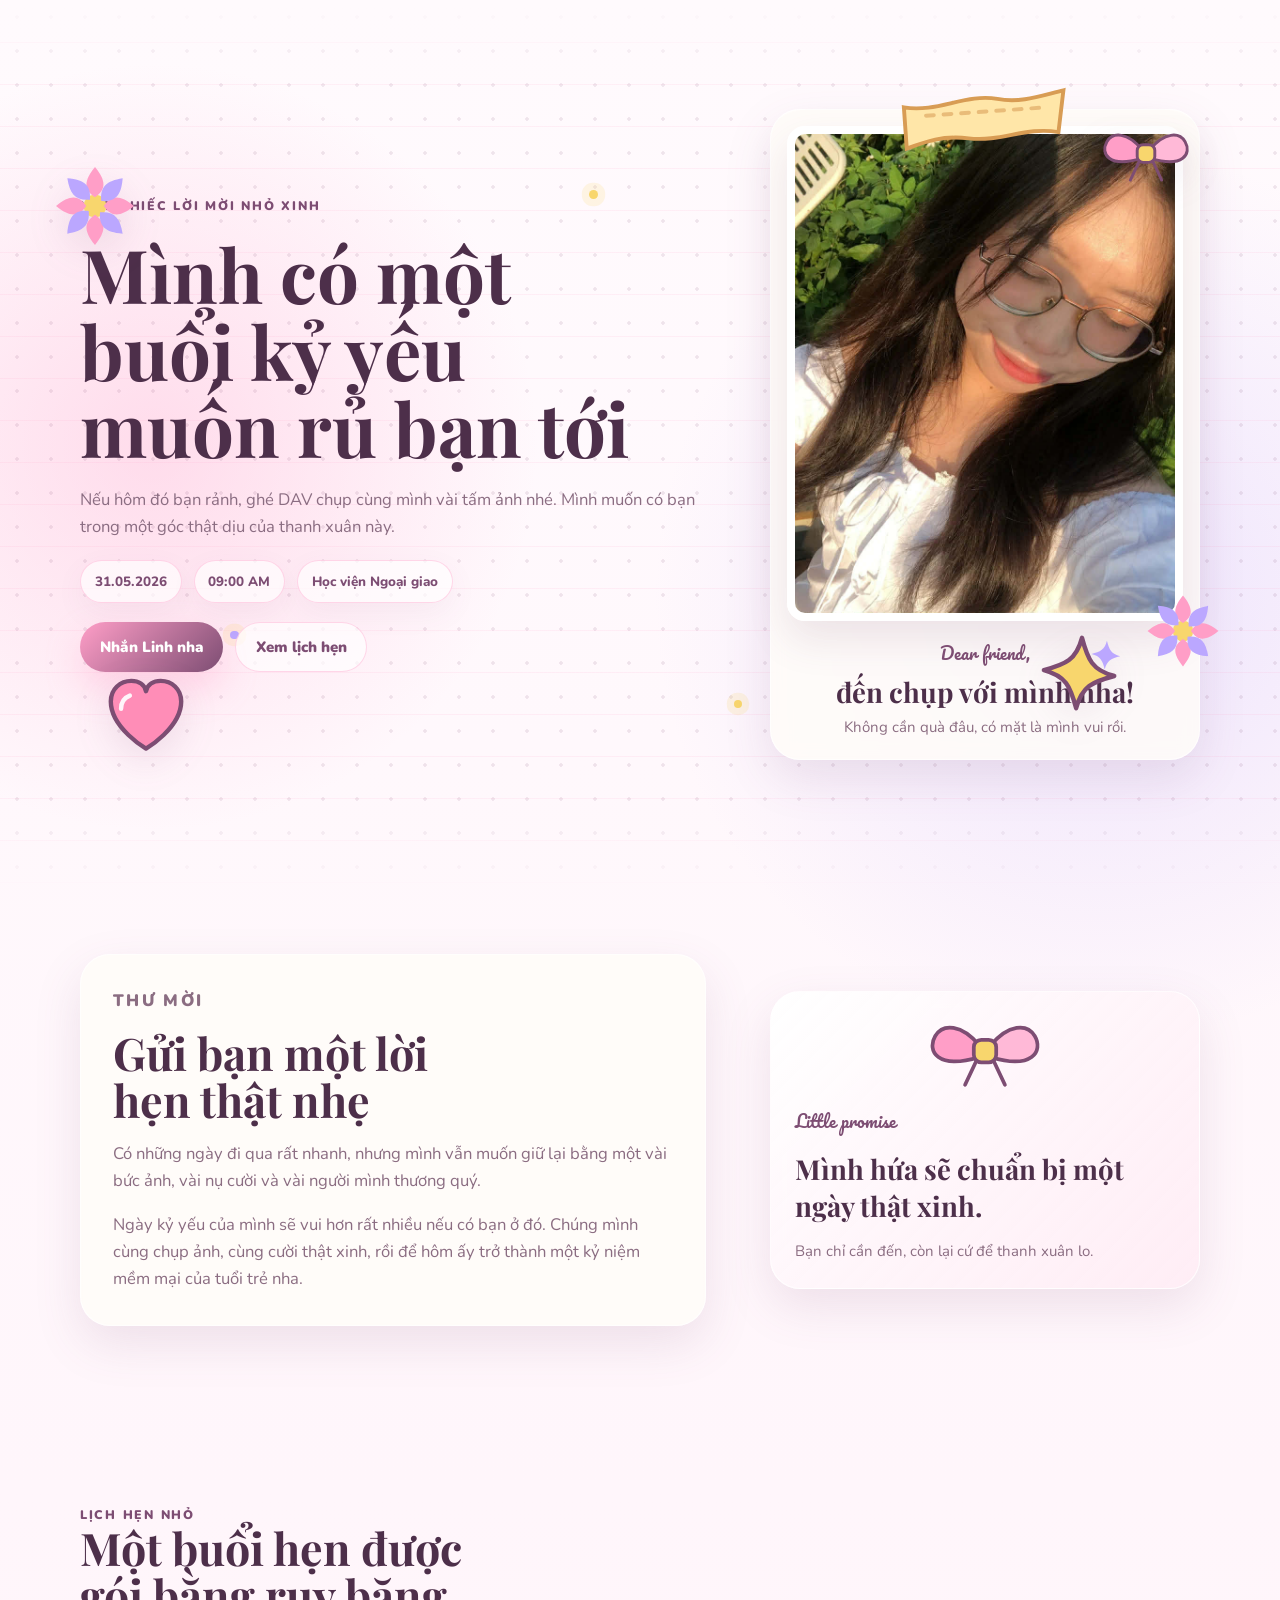
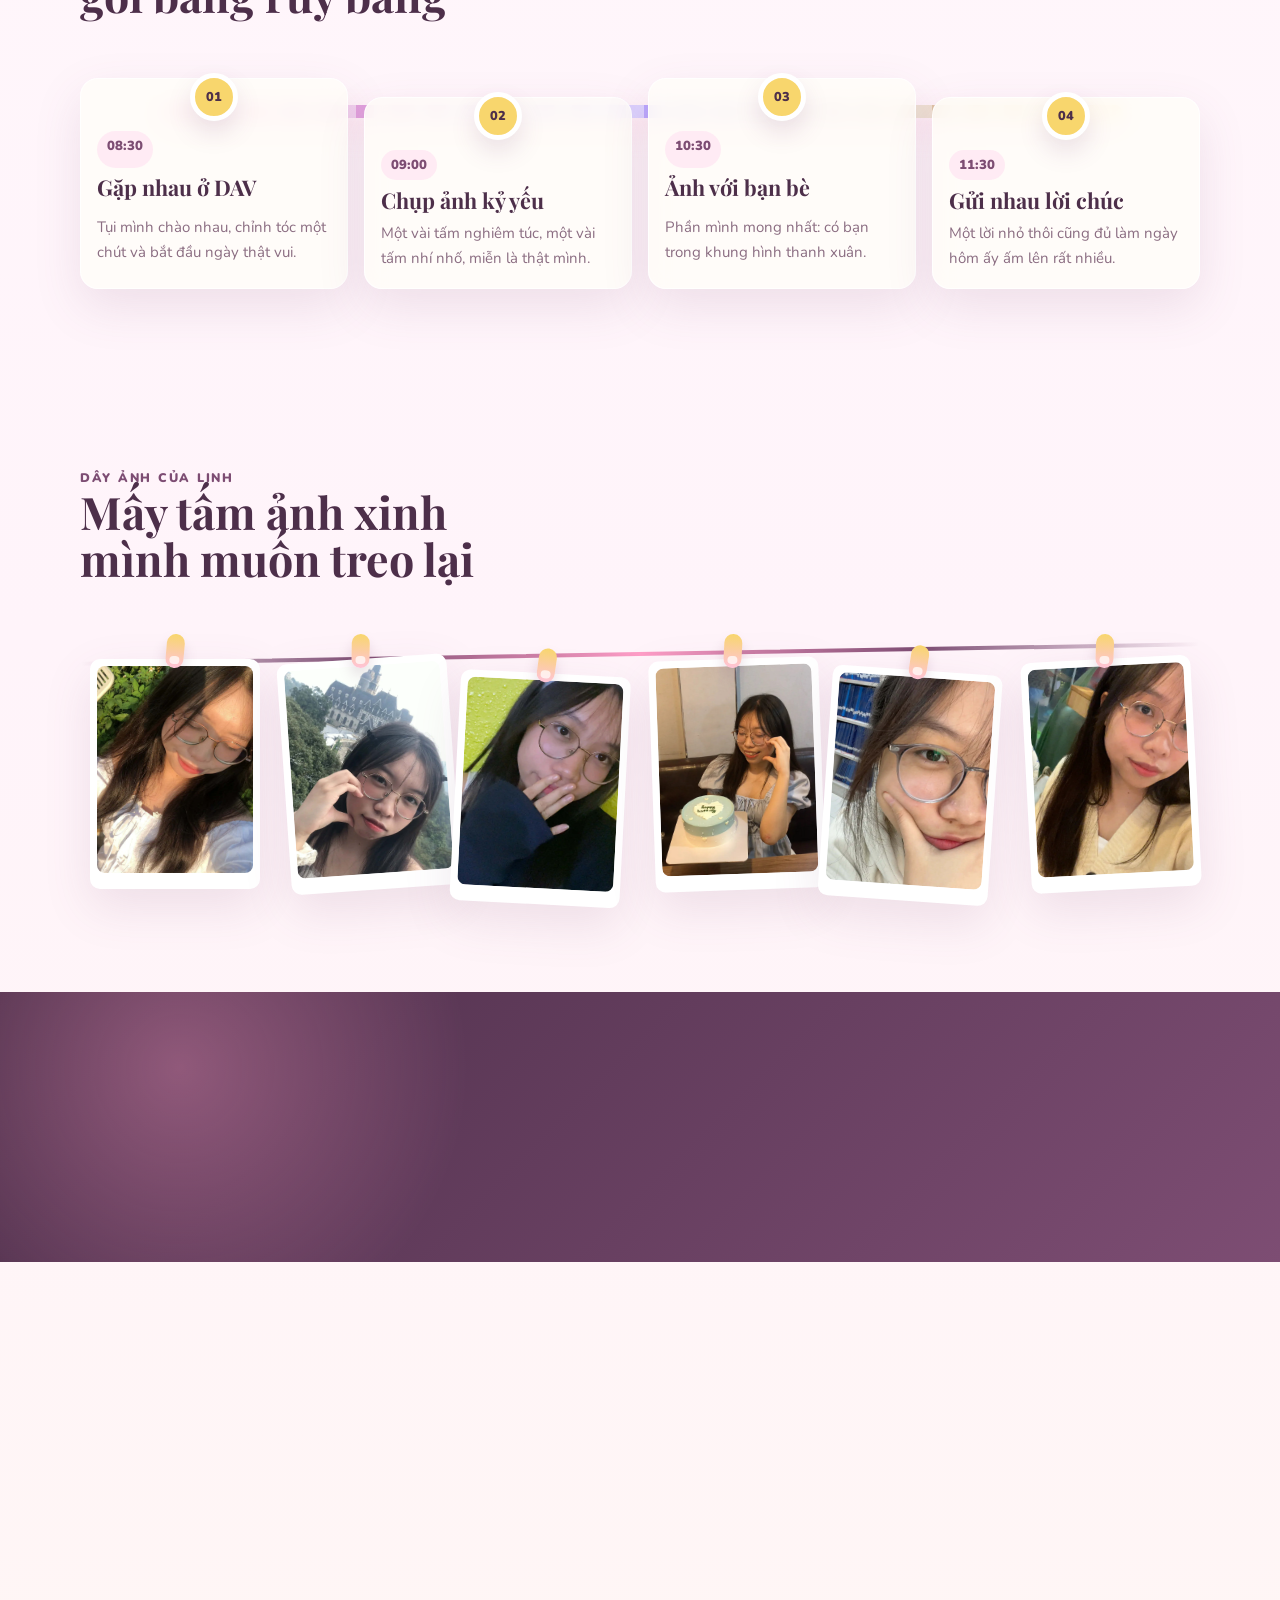
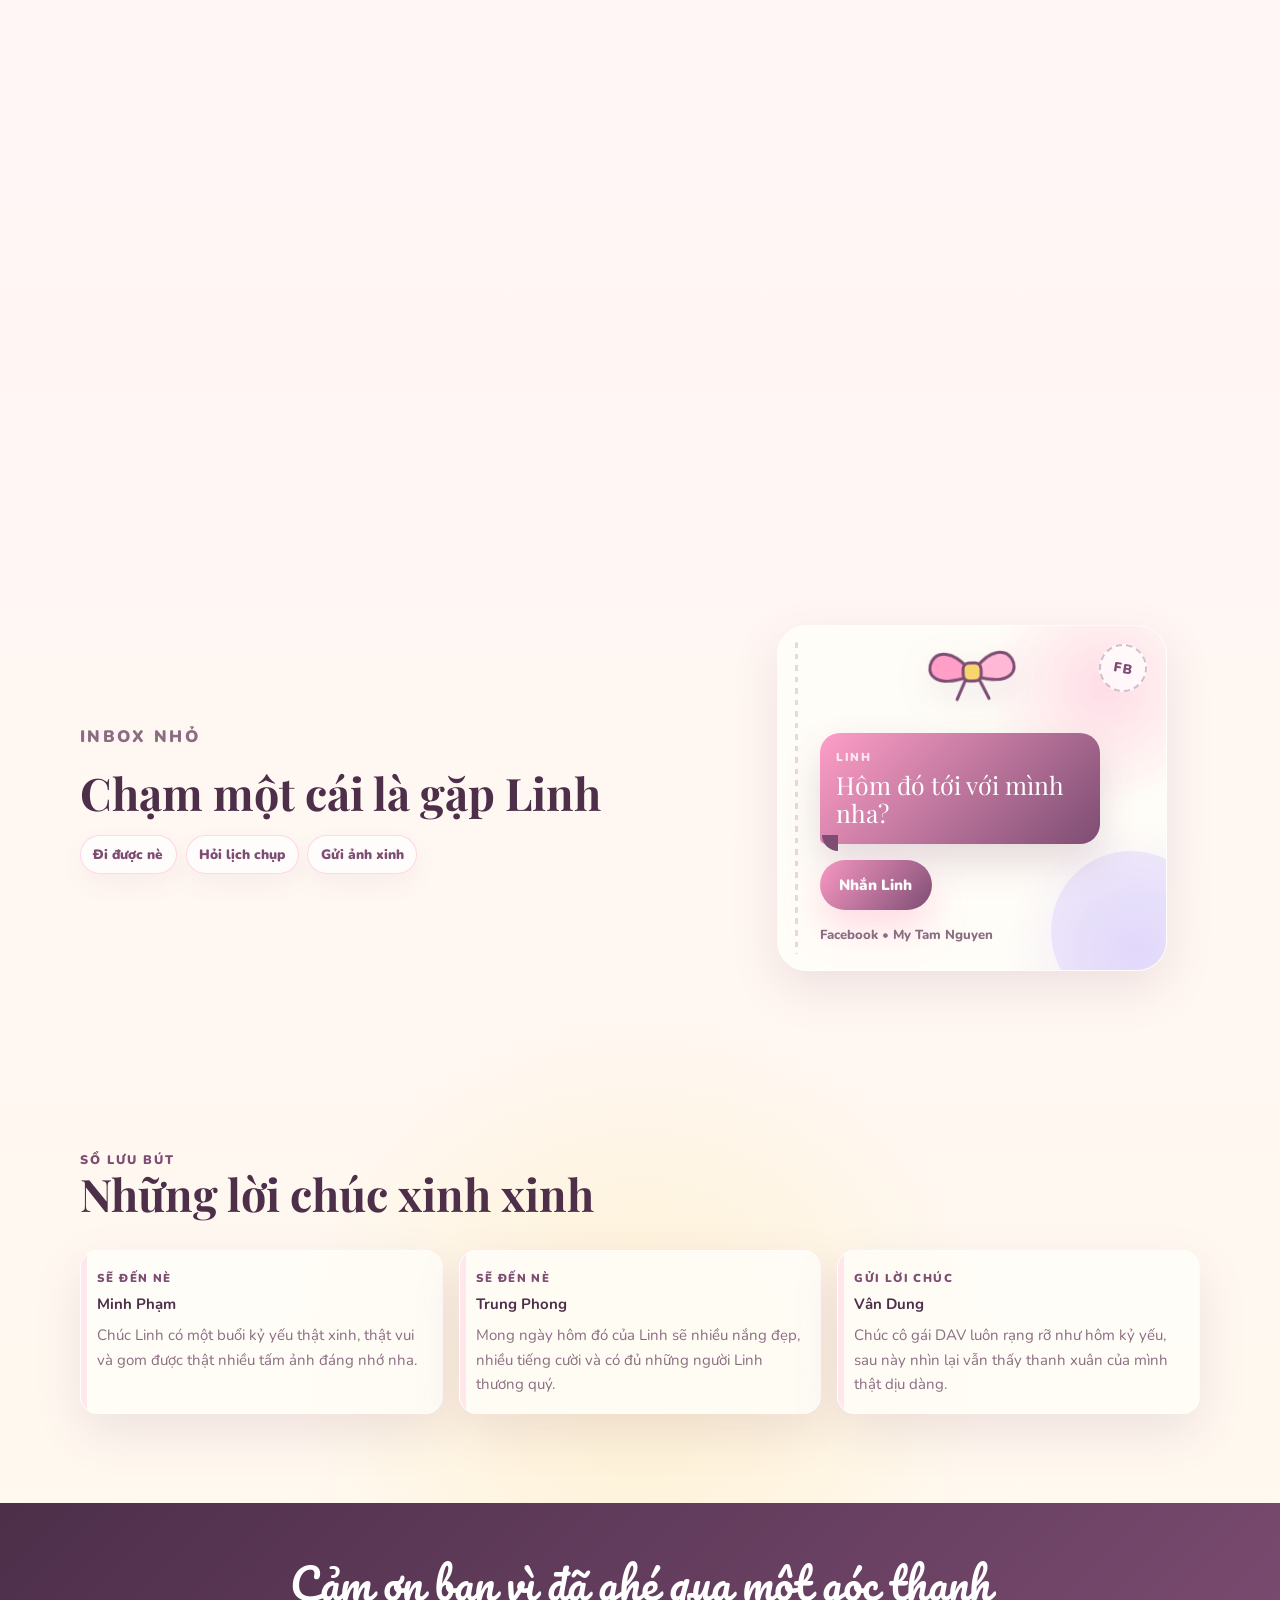
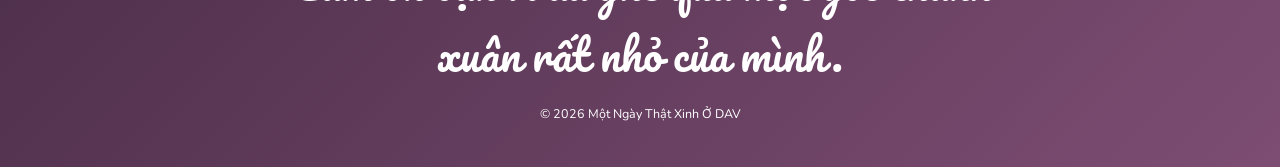
==== commit a2f76fbf: "version 2" ====
--- a/html/index.html
+++ b/html/index.html
@@ -25,6 +25,18 @@
   <body>
     <a class="skip-link" href="#main">Bỏ qua nội dung phụ</a>
 
+    <div class="page-loader" id="pageLoader" role="status" aria-live="polite">
+      <div class="loader-card">
+        <img src="../img/stickers/bow.svg" alt="" aria-hidden="true" />
+        <span>Đang mở lời mời xinh...</span>
+        <div class="loader-dots" aria-hidden="true">
+          <i></i>
+          <i></i>
+          <i></i>
+        </div>
+      </div>
+    </div>
+
     <div class="sticker-field" aria-hidden="true">
       <img class="float-sticker s1" src="../img/stickers/flower.svg" alt="" />
       <img class="float-sticker s2" src="../img/stickers/bow.svg" alt="" />
@@ -266,29 +278,38 @@
       </section>
 
       <section class="contact-section section" id="contact">
-        <div class="container contact-layout">
+        <div class="container contact-layout contact-layout--playful">
           <div class="contact-copy" data-reveal="fade-right">
-            <p class="section-kicker">Liên hệ với Linh</p>
-            <h2>Muốn nhắn mình thì ghé Facebook nha</h2>
-            <p>
-              Nếu bạn muốn xác nhận tham dự, hỏi lịch chụp hoặc gửi một lời chúc
-              nhỏ xinh, cứ nhắn trực tiếp cho mình qua Facebook nhé.
-            </p>
-          </div>
-
-          <article class="contact-card" data-reveal="fade-left">
-            <img src="../img/stickers/bow.svg" alt="" aria-hidden="true" />
-            <span>Facebook</span>
-            <strong>Mình chờ tin nhắn của bạn nè</strong>
-            <p>Một chiếc inbox nhỏ thôi cũng làm ngày kỷ yếu vui hơn nhiều.</p>
+            <p class="section-kicker">Inbox nhỏ</p>
+            <h2>Chạm một cái là gặp Linh</h2>
+            <div class="contact-shortcuts" aria-label="Gợi ý nội dung nhắn">
+              <span>Đi được nè</span>
+              <span>Hỏi lịch chụp</span>
+              <span>Gửi ảnh xinh</span>
+            </div>
+          </div>
+
+          <article class="contact-card message-ticket" data-reveal="fade-left">
+            <span class="ticket-stamp">FB</span>
+            <img
+              class="contact-bow"
+              src="../img/stickers/bow.svg"
+              alt=""
+              aria-hidden="true"
+            />
+            <div class="message-preview" aria-hidden="true">
+              <span>Linh</span>
+              <p>Hôm đó tới với mình nha?</p>
+            </div>
             <a
               class="primary-button"
               href="https://www.facebook.com/mytam.nguyen.54772?locale=vi_VN"
               target="_blank"
               rel="noreferrer"
             >
-              Nhắn Linh trên Facebook
+              Nhắn Linh
             </a>
+            <small>Facebook • My Tam Nguyen</small>
           </article>
         </div>
       </section>
@@ -297,12 +318,7 @@
         <div class="container">
           <p class="section-kicker" data-reveal="fade-up">Sổ lưu bút</p>
           <h2 data-reveal="fade-up">Những lời chúc xinh xinh</h2>
-          <div
-            class="wish-wall"
-            id="wishWall"
-            data-reveal="fade-up"
-            aria-live="polite"
-          >
+          <div class="wish-wall" data-reveal="fade-up">
             <article class="wish-card">
               <span>Sẽ đến nè</span>
               <strong>Minh Phạm</strong>
@@ -341,7 +357,6 @@
 
     <script src="../js/scrollReveal.js"></script>
     <script src="../js/tilt.js"></script>
-    <script src="../js/animations.js"></script>
     <script src="../js/main.js"></script>
   </body>
 </html>
--- a/css/base.css
+++ b/css/base.css
@@ -8,6 +8,12 @@
     radial-gradient(circle at 50% 92%, rgba(248, 214, 109, 0.22), transparent 22rem),
     linear-gradient(180deg, #fffafd 0%, #fff4fa 45%, #fff9ee 100%);
   overflow-x: hidden;
+}
+
+main,
+.site-footer {
+  max-width: 100%;
+  overflow-x: clip;
 }
 
 body::before {
--- a/css/components.css
+++ b/css/components.css
@@ -19,7 +19,10 @@
   border-radius: 999px;
   font-weight: 900;
   cursor: pointer;
-  transition: transform 0.22s ease, box-shadow 0.22s ease, background 0.22s ease;
+  transition:
+    transform 0.22s ease,
+    box-shadow 0.22s ease,
+    background 0.22s ease;
 }
 
 .primary-button {
@@ -55,6 +58,65 @@
   transform: none;
 }
 
+.page-loader {
+  position: fixed;
+  inset: 0;
+  z-index: 200;
+  display: grid;
+  place-items: center;
+  padding: 1.5rem;
+  background:
+    radial-gradient(circle at 30% 28%, rgba(255, 158, 199, 0.34), transparent 16rem),
+    radial-gradient(circle at 72% 68%, rgba(187, 167, 255, 0.28), transparent 18rem),
+    linear-gradient(180deg, #fffafd, #fff4fa);
+  transition:
+    opacity 0.45s ease,
+    visibility 0.45s ease;
+}
+
+.page-loader.is-hidden {
+  visibility: hidden;
+  opacity: 0;
+  pointer-events: none;
+}
+
+.loader-card {
+  display: grid;
+  gap: 0.8rem;
+  justify-items: center;
+  width: min(100%, 320px);
+  padding: 1.35rem;
+  border: 1px solid rgba(255, 255, 255, 0.82);
+  border-radius: var(--radius-lg);
+  color: var(--berry-dark);
+  background: rgba(255, 253, 248, 0.9);
+  box-shadow: var(--shadow-strong);
+  text-align: center;
+}
+
+.loader-card img {
+  width: 5rem;
+  filter: drop-shadow(0 14px 20px rgba(125, 77, 115, 0.16));
+}
+
+.loader-card span {
+  font-family: var(--font-heading);
+  font-size: 1.18rem;
+  font-weight: 700;
+}
+
+.loader-dots {
+  display: flex;
+  gap: 0.35rem;
+}
+
+.loader-dots i {
+  width: 0.52rem;
+  height: 0.52rem;
+  border-radius: 50%;
+  background: var(--pink);
+}
+
 .sticker-field {
   position: fixed;
   inset: 0;
@@ -69,10 +131,22 @@
   filter: drop-shadow(0 12px 18px rgba(125, 77, 115, 0.12));
 }
 
-.s1 { left: 4%; top: 18%; }
-.s2 { right: 7%; top: 14%; }
-.s3 { left: 8%; bottom: 16%; }
-.s4 { right: 12%; bottom: 20%; }
+.s1 {
+  left: 4%;
+  top: 18%;
+}
+.s2 {
+  right: 7%;
+  top: 14%;
+}
+.s3 {
+  left: 8%;
+  bottom: 16%;
+}
+.s4 {
+  right: 12%;
+  bottom: 20%;
+}
 
 .hero-sparkles span {
   position: absolute;
@@ -83,10 +157,24 @@
   box-shadow: 0 0 0 0.45rem rgba(248, 214, 109, 0.18);
 }
 
-.hero-sparkles span:nth-child(1) { top: 22%; left: 46%; }
-.hero-sparkles span:nth-child(2) { top: 34%; right: 18%; background: var(--pink); }
-.hero-sparkles span:nth-child(3) { bottom: 26%; left: 18%; background: var(--lavender); }
-.hero-sparkles span:nth-child(4) { bottom: 18%; right: 42%; }
+.hero-sparkles span:nth-child(1) {
+  top: 22%;
+  left: 46%;
+}
+.hero-sparkles span:nth-child(2) {
+  top: 34%;
+  right: 18%;
+  background: var(--pink);
+}
+.hero-sparkles span:nth-child(3) {
+  bottom: 26%;
+  left: 18%;
+  background: var(--lavender);
+}
+.hero-sparkles span:nth-child(4) {
+  bottom: 18%;
+  right: 42%;
+}
 
 .scrapbook-card,
 .soft-letter,
@@ -183,8 +271,11 @@
   gap: 0.9rem;
   justify-items: start;
   padding: 1.5rem;
-  background:
-    linear-gradient(135deg, rgba(255, 255, 255, 0.92), rgba(255, 234, 243, 0.8));
+  background: linear-gradient(
+    135deg,
+    rgba(255, 255, 255, 0.92),
+    rgba(255, 234, 243, 0.8)
+  );
 }
 
 .promise-card img {
@@ -209,7 +300,11 @@
   height: 0.8rem;
   border-radius: 999px;
   background:
-    repeating-linear-gradient(90deg, rgba(255, 255, 255, 0.5) 0 18px, transparent 18px 36px),
+    repeating-linear-gradient(
+      90deg,
+      rgba(255, 255, 255, 0.5) 0 18px,
+      transparent 18px 36px
+    ),
     linear-gradient(90deg, var(--pink), var(--lavender), var(--sun));
   box-shadow: 0 12px 28px rgba(255, 158, 199, 0.22);
 }
@@ -226,7 +321,9 @@
   background: rgba(255, 253, 248, 0.86);
   box-shadow: var(--shadow-soft);
   backdrop-filter: blur(10px);
-  transition: transform 0.25s ease, box-shadow 0.25s ease;
+  transition:
+    transform 0.25s ease,
+    box-shadow 0.25s ease;
 }
 
 .plan-step:nth-of-type(2),
@@ -295,7 +392,14 @@
   left: 0;
   height: 0.22rem;
   border-radius: 999px;
-  background: linear-gradient(90deg, transparent, var(--berry), var(--pink), var(--berry), transparent);
+  background: linear-gradient(
+    90deg,
+    transparent,
+    var(--berry),
+    var(--pink),
+    var(--berry),
+    transparent
+  );
   content: "";
   transform: rotate(-1deg);
 }
@@ -307,15 +411,29 @@
   background: #fff;
   box-shadow: var(--shadow-soft);
   transform-origin: 50% 0;
-  transition: transform 0.25s ease, box-shadow 0.25s ease;
-}
-
-.hanging-photo:nth-of-type(2) { transform: rotate(-4deg); }
-.hanging-photo:nth-of-type(3) { transform: rotate(3deg) translateY(0.9rem); }
-.hanging-photo:nth-of-type(4) { transform: rotate(-2deg); }
-.hanging-photo:nth-of-type(5) { transform: rotate(4deg) translateY(0.7rem); }
-.hanging-photo:nth-of-type(6) { transform: rotate(-3deg); }
-.hanging-photo:nth-of-type(7) { transform: rotate(2deg) translateY(0.6rem); }
+  transition:
+    transform 0.25s ease,
+    box-shadow 0.25s ease;
+}
+
+.hanging-photo:nth-of-type(2) {
+  transform: rotate(-4deg);
+}
+.hanging-photo:nth-of-type(3) {
+  transform: rotate(3deg) translateY(0.9rem);
+}
+.hanging-photo:nth-of-type(4) {
+  transform: rotate(-2deg);
+}
+.hanging-photo:nth-of-type(5) {
+  transform: rotate(4deg) translateY(0.7rem);
+}
+.hanging-photo:nth-of-type(6) {
+  transform: rotate(-3deg);
+}
+.hanging-photo:nth-of-type(7) {
+  transform: rotate(2deg) translateY(0.6rem);
+}
 
 .hanging-photo.duplicate {
   display: none;
@@ -362,7 +480,11 @@
   padding-block: clamp(3rem, 6vw, 4.5rem);
   color: #fff;
   background:
-    radial-gradient(circle at 14% 28%, rgba(255, 158, 199, 0.35), transparent 18rem),
+    radial-gradient(
+      circle at 14% 28%,
+      rgba(255, 158, 199, 0.35),
+      transparent 18rem
+    ),
     linear-gradient(135deg, var(--berry-dark), var(--berry));
 }
 
@@ -436,48 +558,159 @@
   border-radius: var(--radius-md);
 }
 
+.contact-section {
+  overflow: hidden;
+}
+
+.contact-layout--playful {
+  grid-template-columns: minmax(0, 0.95fr) minmax(300px, 390px);
+}
+
+.contact-shortcuts {
+  display: flex;
+  flex-wrap: wrap;
+  gap: 0.55rem;
+}
+
+.contact-shortcuts span {
+  padding: 0.55rem 0.78rem;
+  border: 1px solid var(--pink-line);
+  border-radius: 999px;
+  color: var(--berry);
+  background: rgba(255, 255, 255, 0.68);
+  box-shadow: 0 10px 26px rgba(125, 77, 115, 0.06);
+  font-size: 0.85rem;
+  font-weight: 900;
+}
+
 .contact-card {
   position: relative;
-  display: grid;
-  gap: 0.85rem;
+  isolation: isolate;
+  display: grid;
+  gap: 1rem;
   justify-items: start;
-  padding: clamp(1.2rem, 4vw, 1.7rem);
+  min-height: 310px;
+  padding: clamp(1.15rem, 4vw, 1.6rem);
   border-radius: var(--radius-lg);
   background:
-    radial-gradient(circle at 88% 12%, rgba(255, 158, 199, 0.26), transparent 8rem),
-    rgba(255, 253, 248, 0.86);
+    radial-gradient(
+      circle at 84% 18%,
+      rgba(255, 158, 199, 0.34),
+      transparent 7.5rem
+    ),
+    radial-gradient(
+      circle at 92% 94%,
+      rgba(187, 167, 255, 0.28),
+      transparent 8rem
+    ),
+    rgba(255, 253, 248, 0.9);
   overflow: hidden;
 }
 
-.contact-card::after {
-  position: absolute;
-  right: -1.5rem;
-  bottom: -1.5rem;
-  width: 8rem;
-  height: 8rem;
+.message-ticket::before {
+  position: absolute;
+  top: 1rem;
+  bottom: 1rem;
+  left: 1.05rem;
+  width: 0.18rem;
+  border-radius: 999px;
+  background: repeating-linear-gradient(
+    180deg,
+    rgba(125, 77, 115, 0.2) 0 0.35rem,
+    transparent 0.35rem 0.72rem
+  );
+  content: "";
+}
+
+.message-ticket::after {
+  position: absolute;
+  right: -2.8rem;
+  bottom: -2.6rem;
+  z-index: -1;
+  width: 10rem;
+  height: 10rem;
   border-radius: 50%;
   background: rgba(187, 167, 255, 0.22);
   content: "";
 }
 
-.contact-card img {
-  width: 7rem;
-  justify-self: center;
-}
-
-.contact-card span {
+.contact-bow {
+  position: absolute;
+  top: 1.1rem;
+  left: 50%;
+  width: 5.6rem;
+  filter: drop-shadow(0 12px 18px rgba(125, 77, 115, 0.12));
+  transform: translateX(-50%) rotate(-2deg);
+}
+
+.ticket-stamp {
+  position: absolute;
+  top: 1.15rem;
+  right: 1.2rem;
+  display: grid;
+  place-items: center;
+  width: 3rem;
+  height: 3rem;
+  border: 2px dashed rgba(125, 77, 115, 0.34);
+  border-radius: 50%;
   color: var(--berry);
-  font-size: 0.78rem;
+  background: rgba(255, 255, 255, 0.74);
+  font-size: 0.84rem;
   font-weight: 900;
-  letter-spacing: 0.14em;
+  letter-spacing: 0.08em;
+  transform: rotate(9deg);
+}
+
+.message-preview {
+  position: relative;
+  display: grid;
+  gap: 0.35rem;
+  width: min(100%, 280px);
+  margin-top: 5.1rem;
+  margin-left: 1rem;
+  padding: 1rem 1.05rem;
+  border-radius: 1.25rem 1.25rem 1.25rem 0.35rem;
+  color: #fff;
+  background: linear-gradient(135deg, var(--pink), var(--berry));
+  box-shadow: 0 18px 38px rgba(125, 77, 115, 0.2);
+}
+
+.message-preview::after {
+  position: absolute;
+  bottom: -0.42rem;
+  left: 0.15rem;
+  width: 1rem;
+  height: 1rem;
+  border-radius: 0 0 0 999px;
+  background: var(--berry);
+  content: "";
+}
+
+.message-preview span {
+  font-size: 0.72rem;
+  font-weight: 900;
+  letter-spacing: 0.12em;
   text-transform: uppercase;
-}
-
-.contact-card strong {
-  color: var(--berry-dark);
+  opacity: 0.8;
+}
+
+.message-preview p {
+  color: #fff;
   font-family: var(--font-heading);
-  font-size: clamp(1.25rem, 2.6vw, 1.9rem);
-  line-height: 1.14;
+  font-size: clamp(1.18rem, 3.2vw, 1.55rem);
+  line-height: 1.15;
+}
+
+.contact-card .primary-button {
+  margin-left: 1rem;
+  box-shadow: 0 18px 36px rgba(255, 158, 199, 0.36);
+}
+
+.contact-card small {
+  margin-left: 1rem;
+  color: var(--muted);
+  font-size: 0.82rem;
+  font-weight: 800;
 }
 
 .wish-wall {
@@ -492,7 +725,11 @@
   padding: 1rem;
   border-radius: var(--radius-md);
   background:
-    linear-gradient(90deg, rgba(255, 158, 199, 0.22) 0 0.35rem, transparent 0.35rem),
+    linear-gradient(
+      90deg,
+      rgba(255, 158, 199, 0.22) 0 0.35rem,
+      transparent 0.35rem
+    ),
     rgba(255, 253, 248, 0.88);
 }
 
@@ -513,22 +750,3 @@
 .wish-card p {
   margin-top: 0.55rem;
 }
-
-.wish-empty {
-  grid-column: 1 / -1;
-  display: grid;
-  gap: 0.6rem;
-  justify-items: center;
-  padding: clamp(1.5rem, 4vw, 2.5rem);
-  border: 1px dashed var(--pink-line);
-  border-radius: var(--radius-lg);
-  color: var(--muted);
-  background: rgba(255, 253, 248, 0.7);
-  text-align: center;
-}
-
-.wish-empty strong {
-  color: var(--berry-dark);
-  font-family: var(--font-script);
-  font-size: clamp(1.45rem, 3vw, 2.2rem);
-}
--- a/css/animations.css
+++ b/css/animations.css
@@ -6,10 +6,18 @@
   will-change: opacity, transform;
 }
 
-[data-reveal="fade-up"] { transform: translateY(28px) scale(0.98); }
-[data-reveal="fade-down"] { transform: translateY(-18px); }
-[data-reveal="fade-left"] { transform: translateX(30px) rotate(1deg); }
-[data-reveal="fade-right"] { transform: translateX(-30px) rotate(-1deg); }
+[data-reveal="fade-up"] {
+  transform: translateY(28px) scale(0.98);
+}
+[data-reveal="fade-down"] {
+  transform: translateY(-18px);
+}
+[data-reveal="fade-left"] {
+  transform: translateX(30px) rotate(1deg);
+}
+[data-reveal="fade-right"] {
+  transform: translateX(-30px) rotate(-1deg);
+}
 
 [data-reveal].is-visible {
   opacity: 1;
@@ -37,29 +45,71 @@
   animation: stickerFloat 7s ease-in-out infinite;
 }
 
-.s2 { animation-delay: -1.4s; }
-.s3 { animation-delay: -2.2s; }
-.s4 { animation-delay: -3.1s; }
+.s2 {
+  animation-delay: -1.4s;
+}
+.s3 {
+  animation-delay: -2.2s;
+}
+.s4 {
+  animation-delay: -3.1s;
+}
 
 .hero-sparkles span {
   animation: sparklePop 2.8s ease-in-out infinite;
 }
 
-.hero-sparkles span:nth-child(2) { animation-delay: 0.5s; }
-.hero-sparkles span:nth-child(3) { animation-delay: 1s; }
-.hero-sparkles span:nth-child(4) { animation-delay: 1.5s; }
+.hero-sparkles span:nth-child(2) {
+  animation-delay: 0.5s;
+}
+.hero-sparkles span:nth-child(3) {
+  animation-delay: 1s;
+}
+.hero-sparkles span:nth-child(4) {
+  animation-delay: 1.5s;
+}
 
 .scrapbook-card {
   animation: cardBreath 5.5s ease-in-out infinite;
 }
 
 .ribbon-path {
-  background-size: 72px 100%, 100% 100%;
+  background-size:
+    72px 100%,
+    100% 100%;
   animation: ribbonShine 6s linear infinite;
 }
 
 .pin {
   animation: pinWiggle 3.8s ease-in-out infinite;
+}
+
+.message-preview {
+  animation: messageFloat 4s ease-in-out infinite;
+}
+
+.ticket-stamp {
+  animation: stampPulse 3.2s ease-in-out infinite;
+}
+
+.contact-bow {
+  animation: bowNod 4.5s ease-in-out infinite;
+}
+
+.loader-card {
+  animation: loaderFloat 1.8s ease-in-out infinite;
+}
+
+.loader-dots i {
+  animation: loaderDot 0.9s ease-in-out infinite;
+}
+
+.loader-dots i:nth-child(2) {
+  animation-delay: 0.12s;
+}
+
+.loader-dots i:nth-child(3) {
+  animation-delay: 0.24s;
 }
 
 .hanging-photo:nth-of-type(3) .pin,
@@ -104,7 +154,9 @@
 
 @keyframes ribbonShine {
   to {
-    background-position: 144px 0, 0 0;
+    background-position:
+      144px 0,
+      0 0;
   }
 }
 
@@ -116,6 +168,63 @@
 
   50% {
     translate: -50% -3px;
+  }
+}
+
+@keyframes messageFloat {
+  0%,
+  100% {
+    transform: translate3d(0, 0, 0) rotate(-1deg);
+  }
+
+  50% {
+    transform: translate3d(0, -8px, 0) rotate(1deg);
+  }
+}
+
+@keyframes stampPulse {
+  0%,
+  100% {
+    transform: rotate(9deg) scale(1);
+  }
+
+  50% {
+    transform: rotate(3deg) scale(1.06);
+  }
+}
+
+@keyframes bowNod {
+  0%,
+  100% {
+    transform: translateX(-50%) rotate(-2deg);
+  }
+
+  50% {
+    transform: translateX(-50%) rotate(4deg) translateY(-4px);
+  }
+}
+
+@keyframes loaderFloat {
+  0%,
+  100% {
+    transform: translate3d(0, 0, 0) rotate(-1deg);
+  }
+
+  50% {
+    transform: translate3d(0, -8px, 0) rotate(1deg);
+  }
+}
+
+@keyframes loaderDot {
+  0%,
+  100% {
+    transform: translateY(0) scale(0.85);
+    opacity: 0.45;
+  }
+
+  50% {
+    transform: translateY(-4px) scale(1.15);
+    opacity: 1;
   }
 }
 
--- a/css/responsive.css
+++ b/css/responsive.css
@@ -34,6 +34,12 @@
 }
 
 @media (max-width: 768px) {
+  html,
+  body {
+    max-width: 100%;
+    overflow-x: hidden;
+  }
+
   .section {
     padding-block: 3.3rem;
   }
@@ -78,7 +84,9 @@
   }
 
   .photo-line {
-    margin-inline: -1rem;
+    width: 100%;
+    max-width: 100%;
+    margin-inline: 0;
     padding: 2.6rem 1rem 1.2rem;
     overflow: hidden;
   }
@@ -87,12 +95,10 @@
     display: flex;
     width: max-content;
     gap: 0.9rem;
+    transform: translate3d(0, 0, 0);
     will-change: transform;
-    animation: photoMarquee 28s linear infinite;
-  }
-
-  .photo-track:hover {
-    animation-play-state: paused;
+    backface-visibility: hidden;
+    animation: photoMarquee 15s linear infinite;
   }
 
   .hanging-photo.duplicate {
@@ -104,11 +110,27 @@
   }
 
   .hanging-photo {
-    flex: 0 0 min(64vw, 240px);
+    flex: 0 0 min(58vw, 220px);
+    pointer-events: none;
   }
 
   .scrapbook-card {
     transform: rotate(0deg);
+  }
+
+  .contact-layout--playful {
+    gap: 1.4rem;
+  }
+
+  .contact-card {
+    width: 100%;
+    min-height: 280px;
+  }
+
+  .message-preview,
+  .contact-card .primary-button,
+  .contact-card small {
+    margin-left: 0.7rem;
   }
 }
 
@@ -134,6 +156,28 @@
     grid-template-columns: 1fr;
   }
 
+  .contact-shortcuts span {
+    font-size: 0.8rem;
+  }
+
+  .contact-card {
+    min-height: 270px;
+    padding-inline: 1rem;
+  }
+
+  .message-ticket::before {
+    left: 0.75rem;
+  }
+
+  .ticket-stamp {
+    right: 0.9rem;
+  }
+
+  .message-preview {
+    width: calc(100% - 0.7rem);
+    margin-top: 5rem;
+  }
+
 }
 
 @media (min-width: 1440px) {
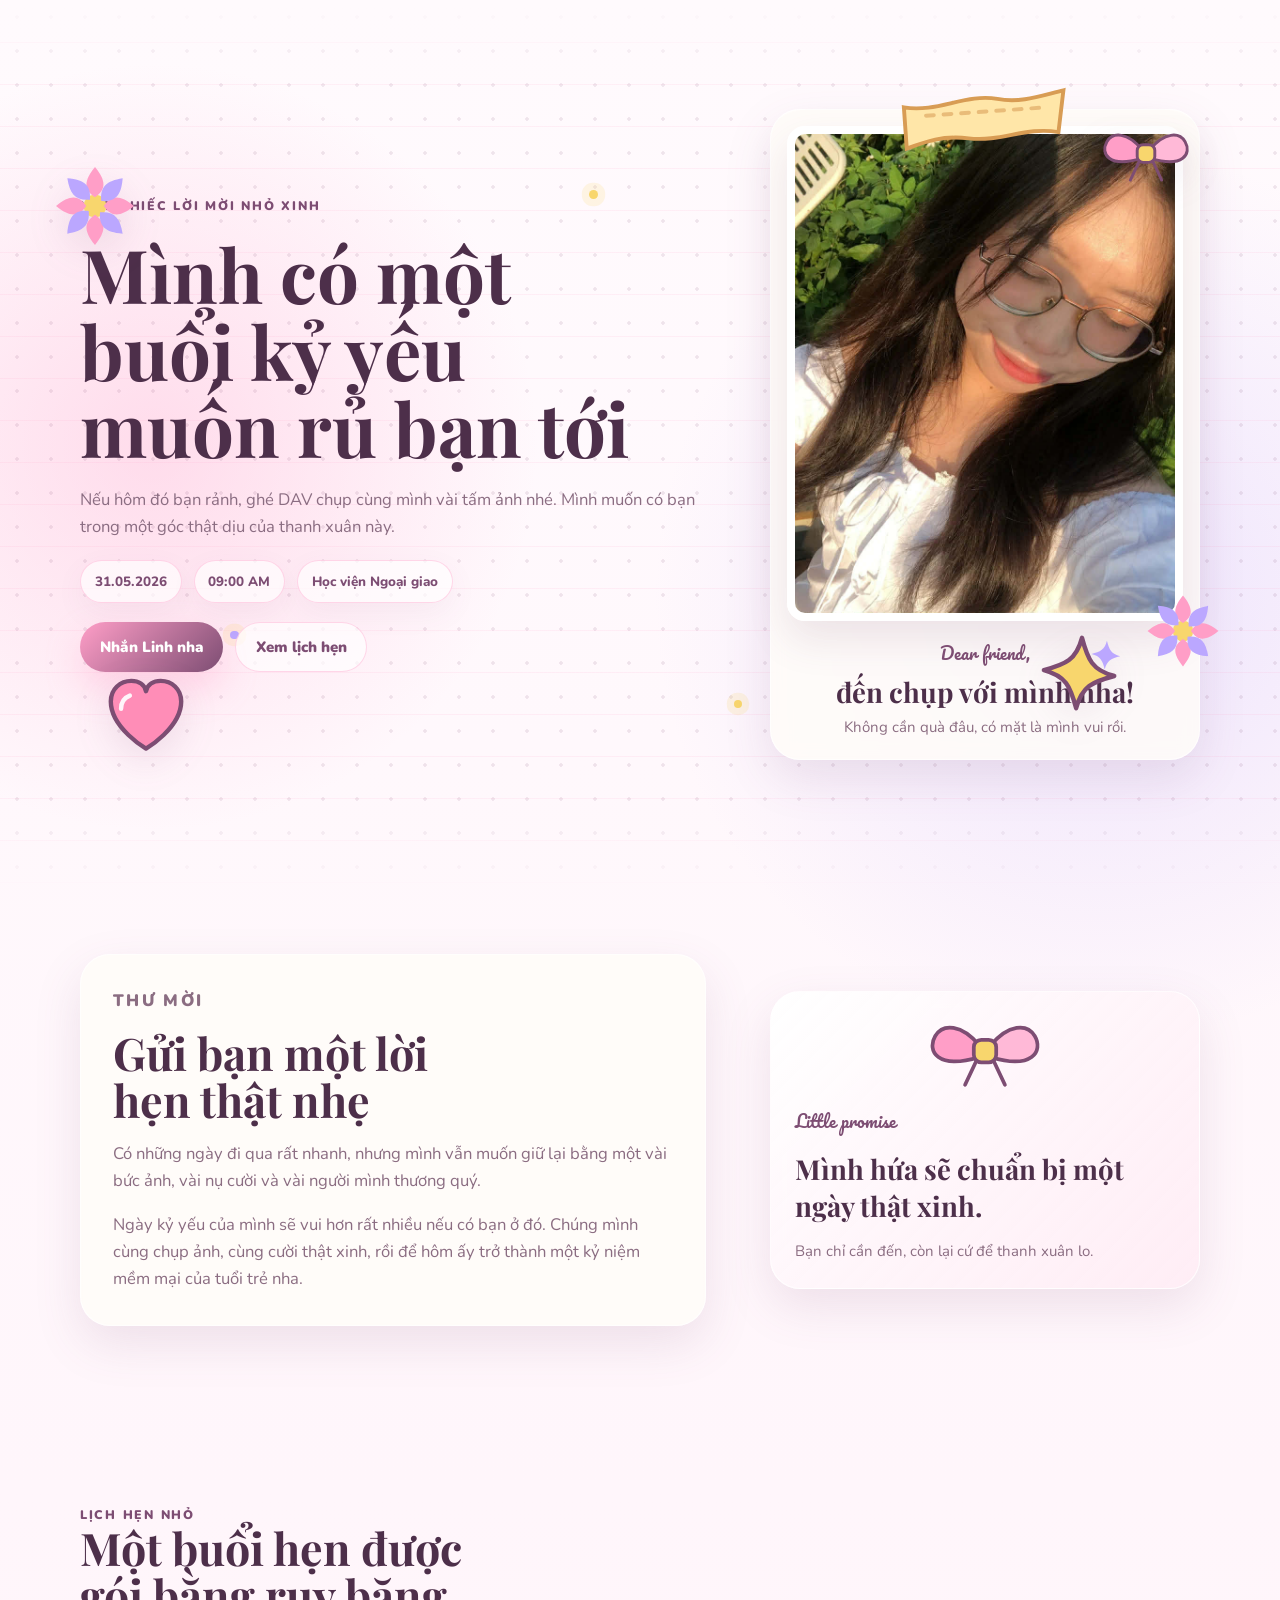
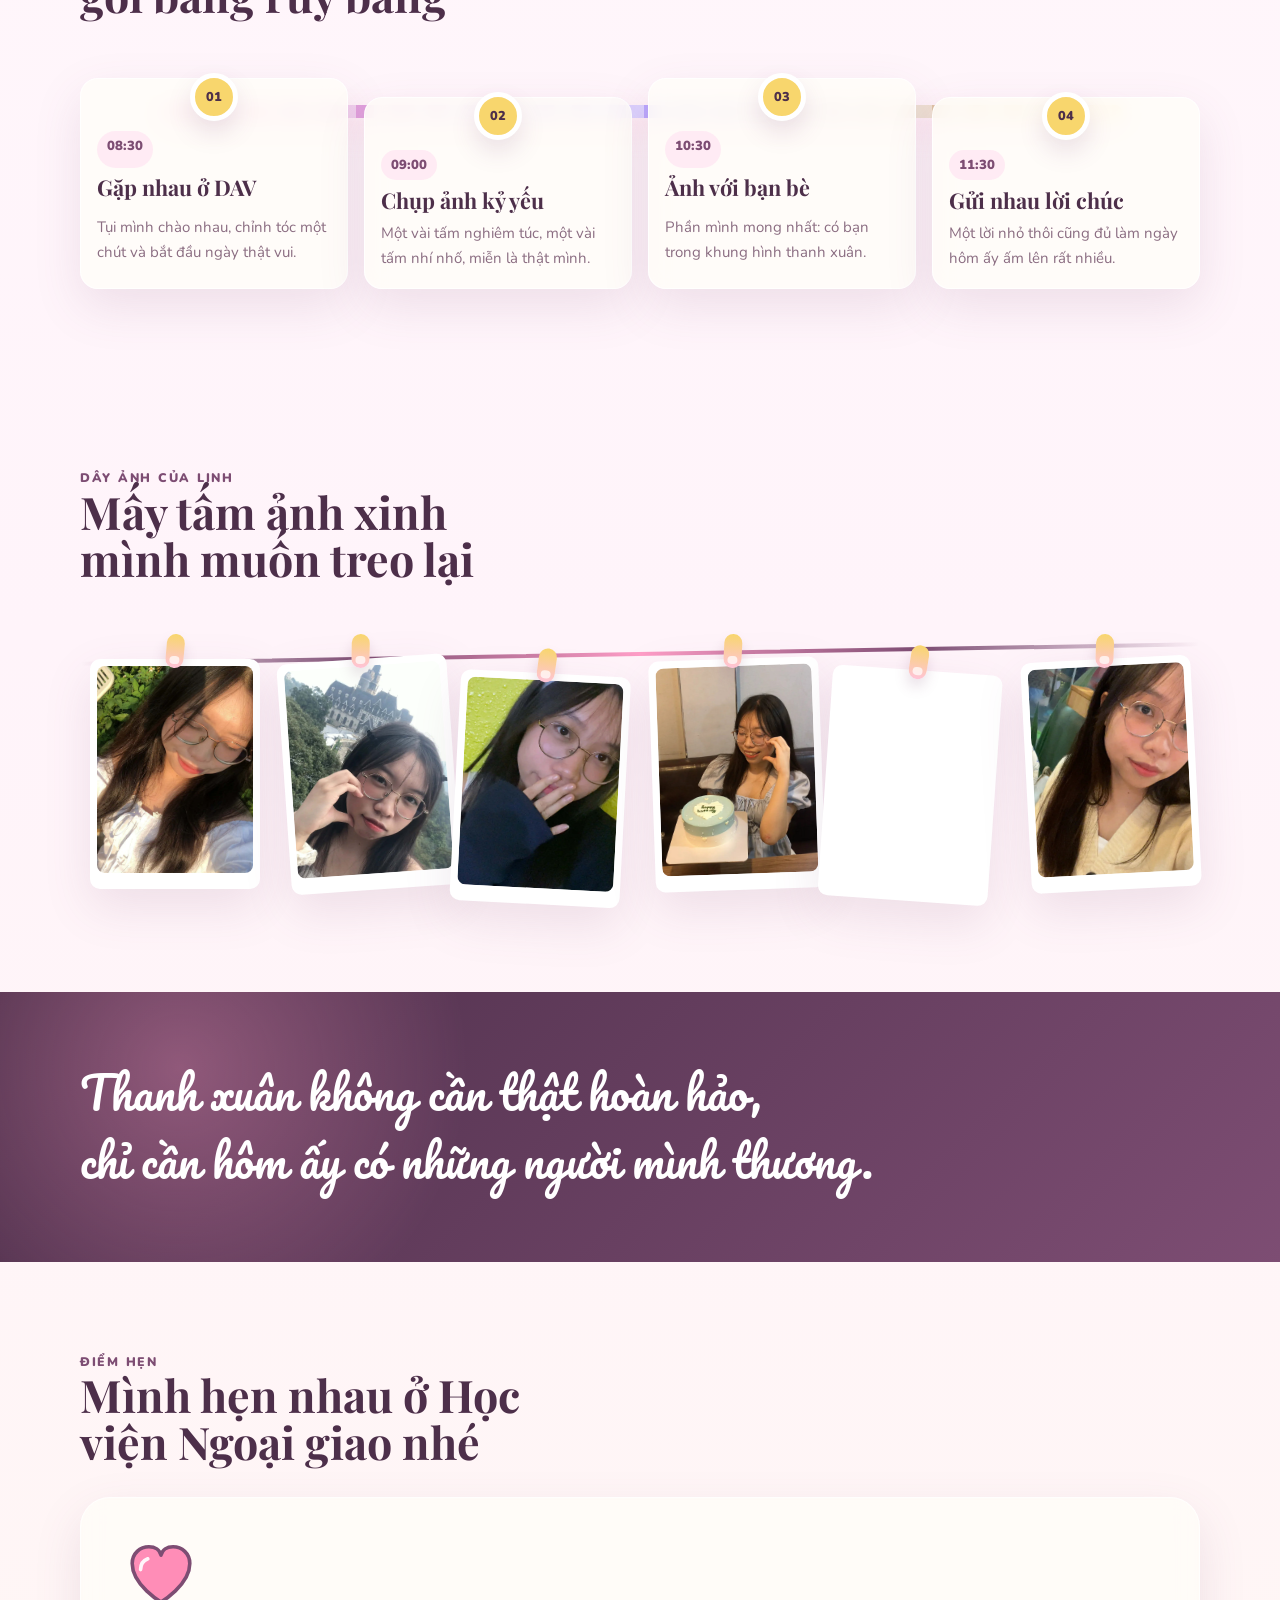
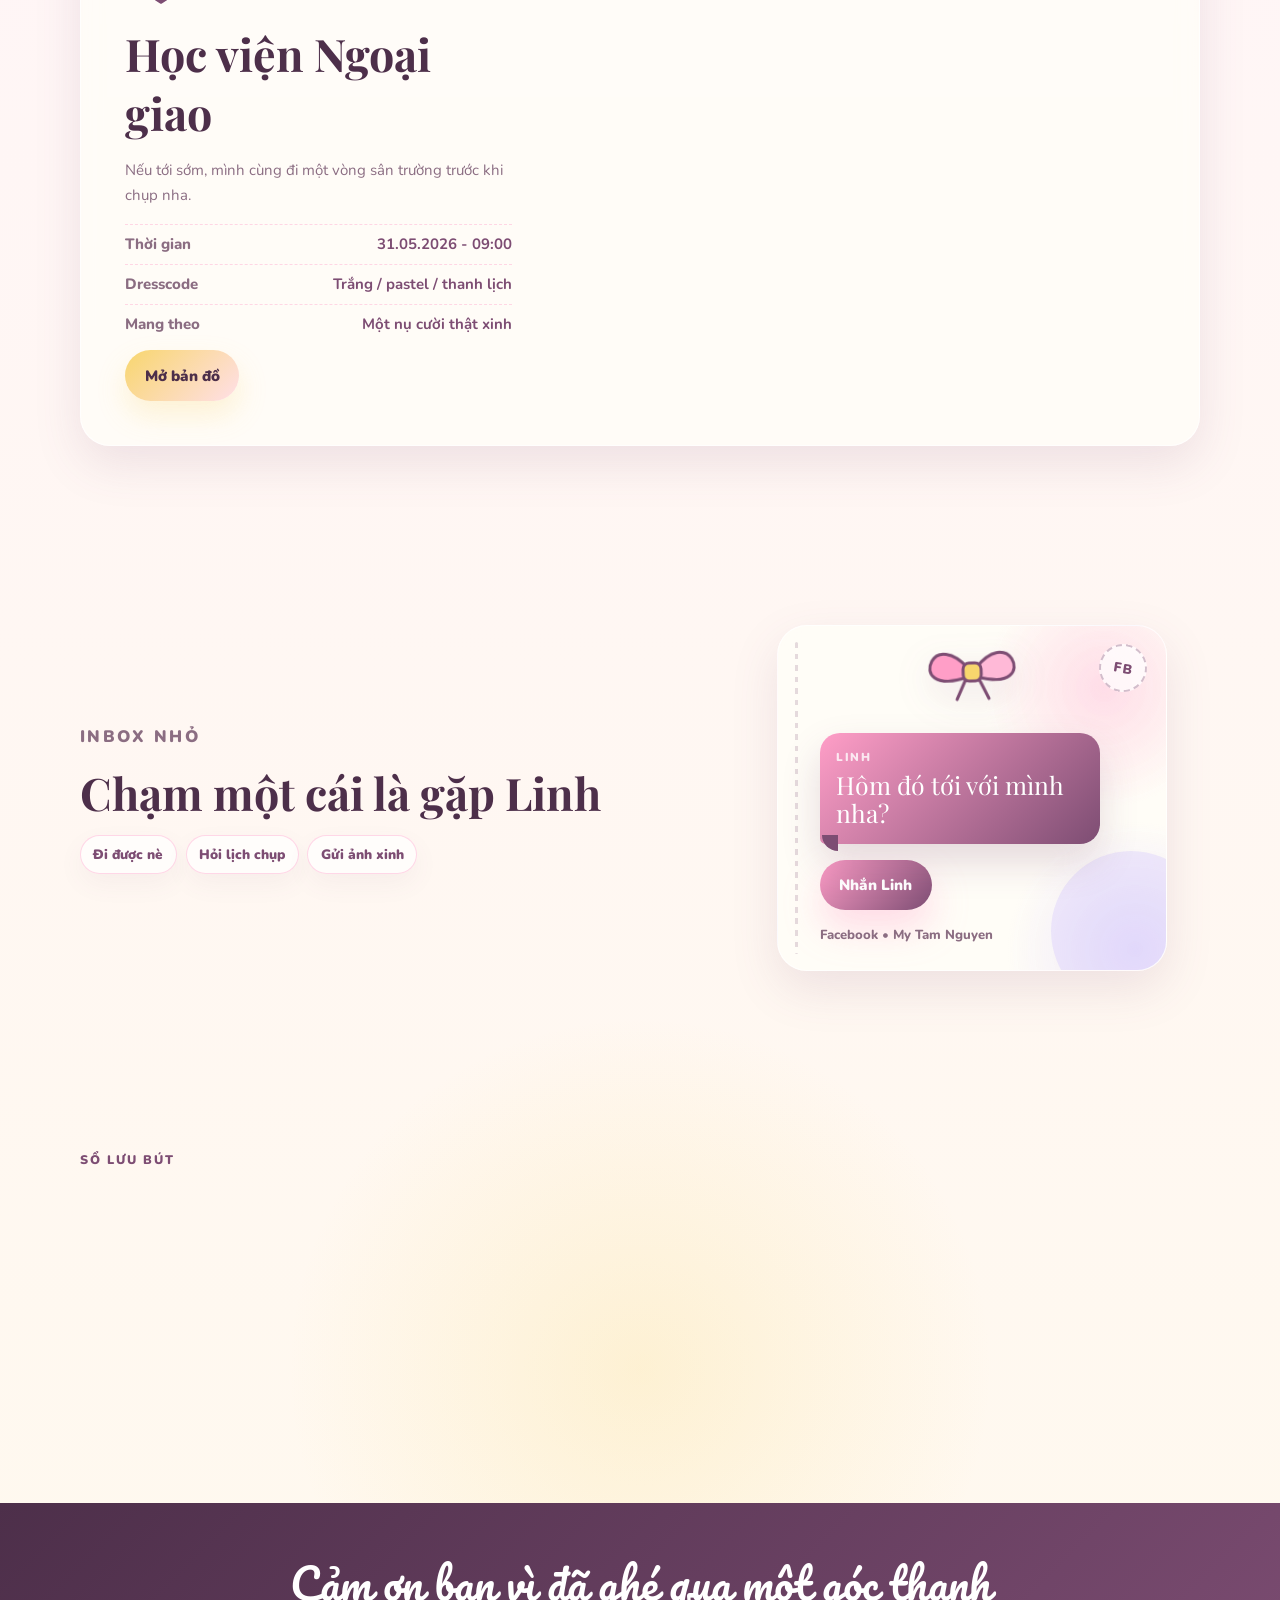
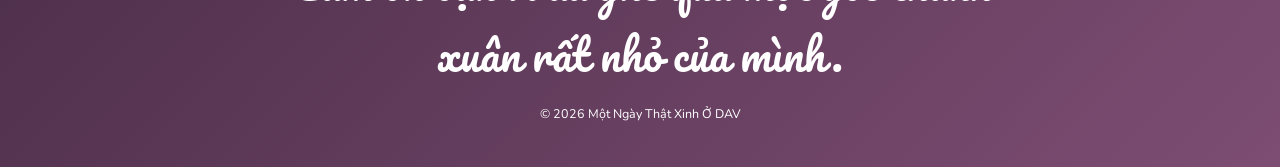
==== commit 1da25df7: "--version3" ====
--- a/html/index.html
+++ b/html/index.html
@@ -23,8 +23,6 @@
     <link rel="stylesheet" href="../css/responsive.css" />
   </head>
   <body>
-    <a class="skip-link" href="#main">Bỏ qua nội dung phụ</a>
-
     <div class="page-loader" id="pageLoader" role="status" aria-live="polite">
       <div class="loader-card">
         <img src="../img/stickers/bow.svg" alt="" aria-hidden="true" />
@@ -179,51 +177,111 @@
             <div class="photo-track">
               <figure class="hanging-photo">
                 <span class="pin"></span>
-                <img src="../img/Linh1.png" alt="Ảnh Linh 1" loading="lazy" />
-              </figure>
-              <figure class="hanging-photo">
-                <span class="pin"></span>
-                <img src="../img/linh2.png" alt="Ảnh Linh 2" loading="lazy" />
-              </figure>
-              <figure class="hanging-photo">
-                <span class="pin"></span>
-                <img src="../img/Linh3.png" alt="Ảnh Linh 3" loading="lazy" />
-              </figure>
-              <figure class="hanging-photo">
-                <span class="pin"></span>
-                <img src="../img/Linh4.png" alt="Ảnh Linh 4" loading="lazy" />
-              </figure>
-              <figure class="hanging-photo">
-                <span class="pin"></span>
-                <img src="../img/Linh5.png" alt="Ảnh Linh 5" loading="lazy" />
-              </figure>
-              <figure class="hanging-photo">
-                <span class="pin"></span>
-                <img src="../img/Linh6.jpg" alt="Ảnh Linh 6" loading="lazy" />
-              </figure>
-              <figure class="hanging-photo duplicate" aria-hidden="true">
-                <span class="pin"></span>
-                <img src="../img/Linh1.png" alt="" loading="lazy" />
-              </figure>
-              <figure class="hanging-photo duplicate" aria-hidden="true">
-                <span class="pin"></span>
-                <img src="../img/linh2.png" alt="" loading="lazy" />
-              </figure>
-              <figure class="hanging-photo duplicate" aria-hidden="true">
-                <span class="pin"></span>
-                <img src="../img/Linh3.png" alt="" loading="lazy" />
-              </figure>
-              <figure class="hanging-photo duplicate" aria-hidden="true">
-                <span class="pin"></span>
-                <img src="../img/Linh4.png" alt="" loading="lazy" />
-              </figure>
-              <figure class="hanging-photo duplicate" aria-hidden="true">
-                <span class="pin"></span>
-                <img src="../img/Linh5.png" alt="" loading="lazy" />
-              </figure>
-              <figure class="hanging-photo duplicate" aria-hidden="true">
-                <span class="pin"></span>
-                <img src="../img/Linh6.jpg" alt="" loading="lazy" />
+                <img
+                  src="../img/Linh1.png"
+                  alt="Ảnh Linh 1"
+                  loading="eager"
+                  decoding="async"
+                />
+              </figure>
+              <figure class="hanging-photo">
+                <span class="pin"></span>
+                <img
+                  src="../img/linh2.png"
+                  alt="Ảnh Linh 2"
+                  loading="eager"
+                  decoding="async"
+                />
+              </figure>
+              <figure class="hanging-photo">
+                <span class="pin"></span>
+                <img
+                  src="../img/Linh3.png"
+                  alt="Ảnh Linh 3"
+                  loading="eager"
+                  decoding="async"
+                />
+              </figure>
+              <figure class="hanging-photo">
+                <span class="pin"></span>
+                <img
+                  src="../img/Linh4.png"
+                  alt="Ảnh Linh 4"
+                  loading="eager"
+                  decoding="async"
+                />
+              </figure>
+              <figure class="hanging-photo">
+                <span class="pin"></span>
+                <img
+                  src="../img/Linh5.png"
+                  alt="Ảnh Linh 5"
+                  loading="eager"
+                  decoding="async"
+                />
+              </figure>
+              <figure class="hanging-photo">
+                <span class="pin"></span>
+                <img
+                  src="../img/Linh6.jpg"
+                  alt="Ảnh Linh 6"
+                  loading="eager"
+                  decoding="async"
+                />
+              </figure>
+              <figure class="hanging-photo duplicate" aria-hidden="true">
+                <span class="pin"></span>
+                <img
+                  src="../img/Linh1.png"
+                  alt=""
+                  loading="eager"
+                  decoding="async"
+                />
+              </figure>
+              <figure class="hanging-photo duplicate" aria-hidden="true">
+                <span class="pin"></span>
+                <img
+                  src="../img/linh2.png"
+                  alt=""
+                  loading="eager"
+                  decoding="async"
+                />
+              </figure>
+              <figure class="hanging-photo duplicate" aria-hidden="true">
+                <span class="pin"></span>
+                <img
+                  src="../img/Linh3.png"
+                  alt=""
+                  loading="eager"
+                  decoding="async"
+                />
+              </figure>
+              <figure class="hanging-photo duplicate" aria-hidden="true">
+                <span class="pin"></span>
+                <img
+                  src="../img/Linh4.png"
+                  alt=""
+                  loading="eager"
+                  decoding="async"
+                />
+              </figure>
+              <figure class="hanging-photo duplicate" aria-hidden="true">
+                <span class="pin"></span>
+                <img
+                  src="../img/Linh5.png"
+                  alt=""
+                  loading="eager"
+                  decoding="async"
+                />
+              </figure>
+              <figure class="hanging-photo duplicate" aria-hidden="true">
+                <span class="pin"></span>
+                <img
+                  src="../img/Linh6.jpg"
+                  alt=""
+                  loading="eager"
+                  decoding="async"
+                />
               </figure>
             </div>
           </div>
--- a/css/base.css
+++ b/css/base.css
@@ -67,20 +67,3 @@
   outline: 3px solid var(--lavender);
   outline-offset: 4px;
 }
-
-.skip-link {
-  position: fixed;
-  top: 1rem;
-  left: 1rem;
-  z-index: 100;
-  padding: 0.7rem 1rem;
-  border-radius: var(--radius-sm);
-  color: #fff;
-  background: var(--berry);
-  transform: translateY(-150%);
-  transition: transform 0.2s ease;
-}
-
-.skip-link:focus {
-  transform: translateY(0);
-}
--- a/css/components.css
+++ b/css/components.css
@@ -195,6 +195,18 @@
   border-radius: var(--radius-lg);
   transform: rotate(2deg);
   transform-style: preserve-3d;
+  will-change: transform;
+}
+
+.tilt-card.is-tilting {
+  animation: none;
+  transition: none;
+}
+
+.tilt-card.is-resetting {
+  transition:
+    box-shadow 0.22s ease,
+    transform 0.22s ease;
 }
 
 .portrait {
--- a/css/responsive.css
+++ b/css/responsive.css
@@ -89,6 +89,7 @@
     margin-inline: 0;
     padding: 2.6rem 1rem 1.2rem;
     overflow: hidden;
+    contain: paint;
   }
 
   .photo-track {
@@ -98,7 +99,7 @@
     transform: translate3d(0, 0, 0);
     will-change: transform;
     backface-visibility: hidden;
-    animation: photoMarquee 15s linear infinite;
+    animation: photoMarquee 24s linear infinite;
   }
 
   .hanging-photo.duplicate {
@@ -112,10 +113,19 @@
   .hanging-photo {
     flex: 0 0 min(58vw, 220px);
     pointer-events: none;
+    backface-visibility: hidden;
+    transform: translateZ(0);
   }
 
   .scrapbook-card {
     transform: rotate(0deg);
+    pointer-events: none;
+    will-change: auto;
+  }
+
+  .tilt-card {
+    animation: none;
+    transition: none;
   }
 
   .contact-layout--playful {
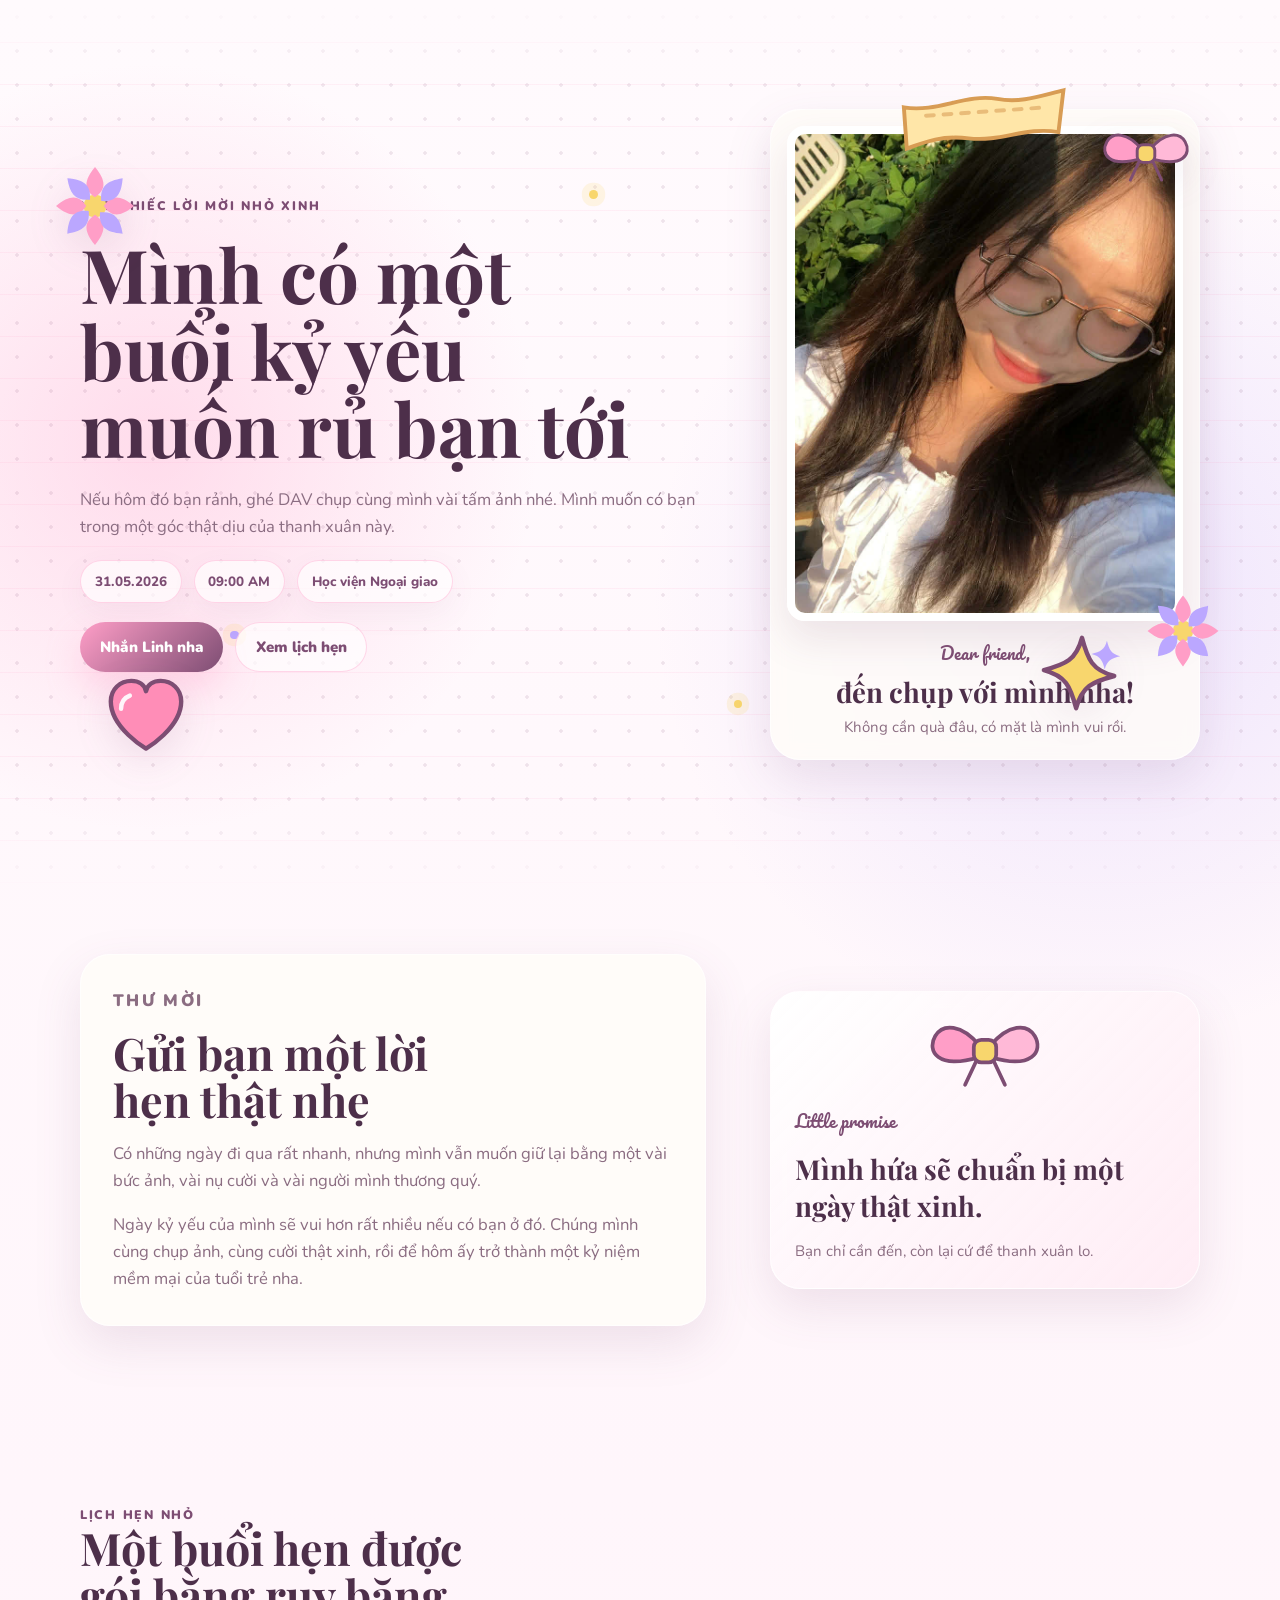
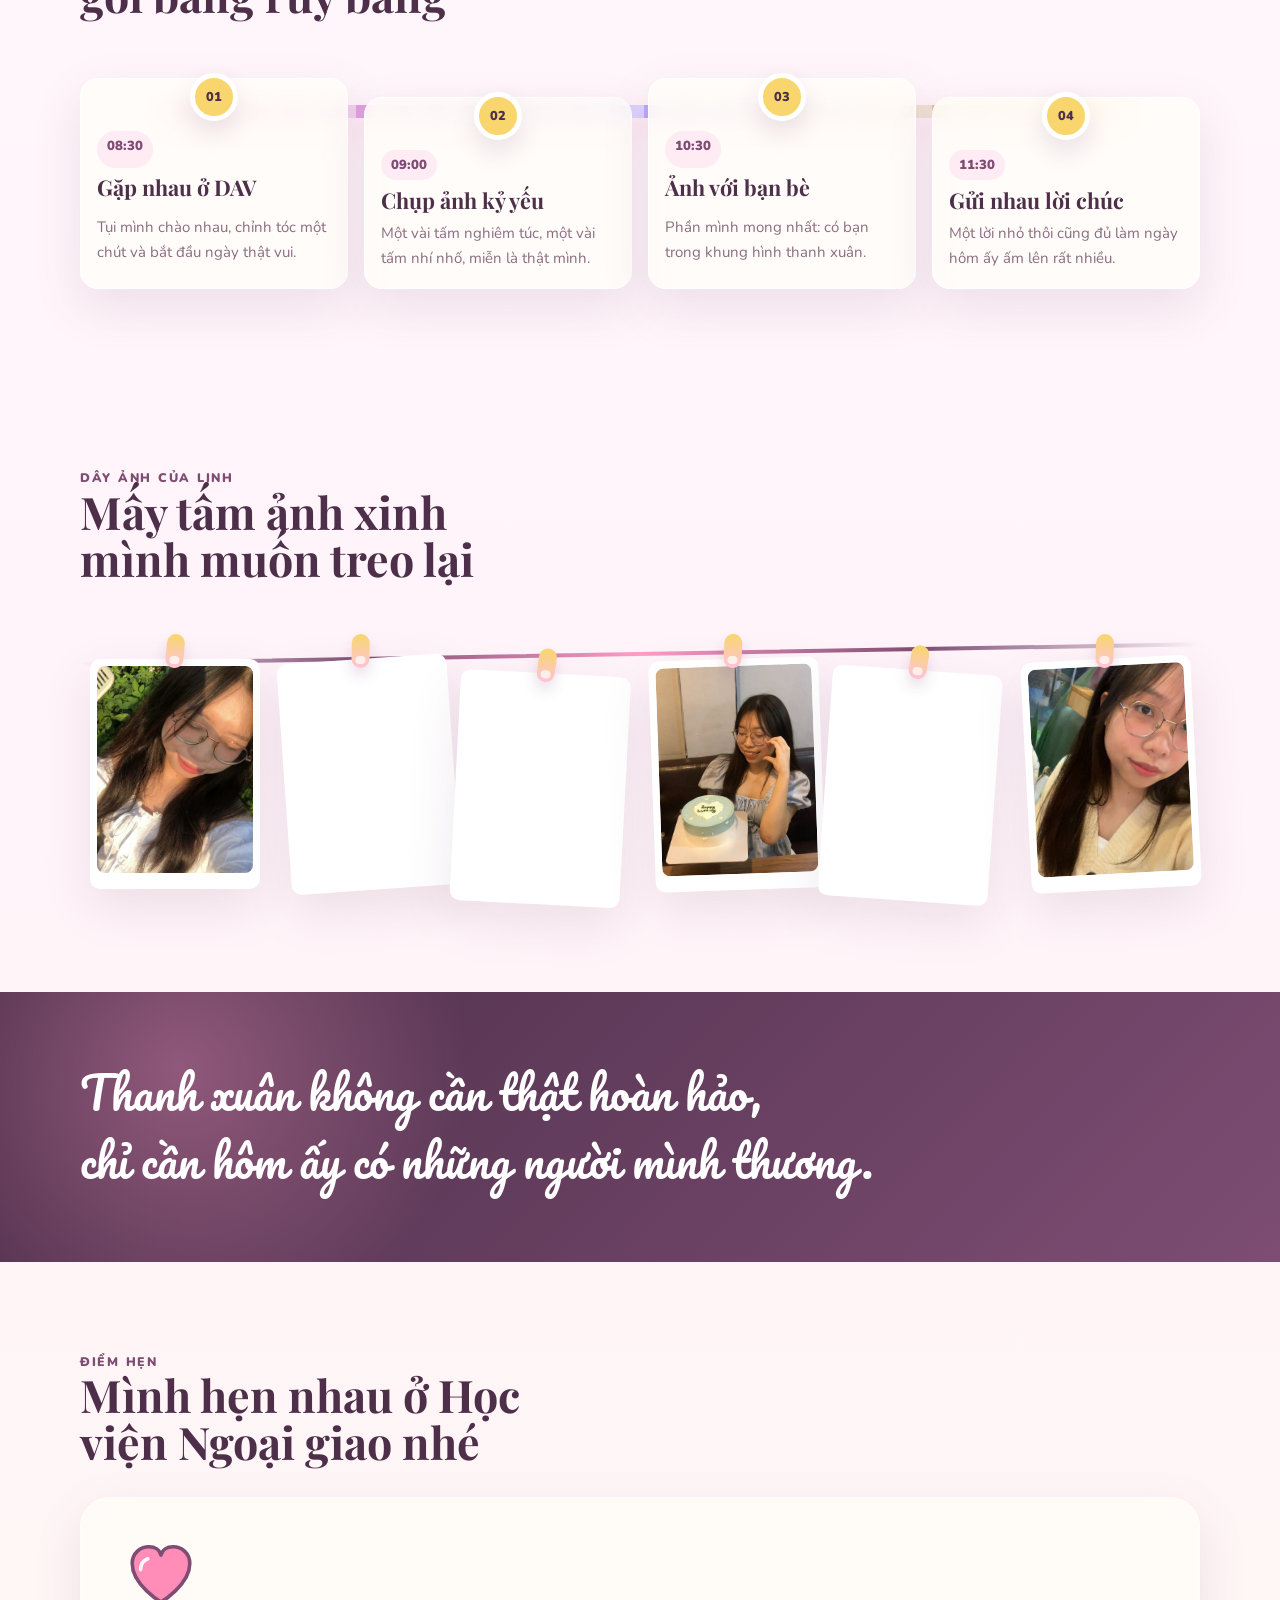
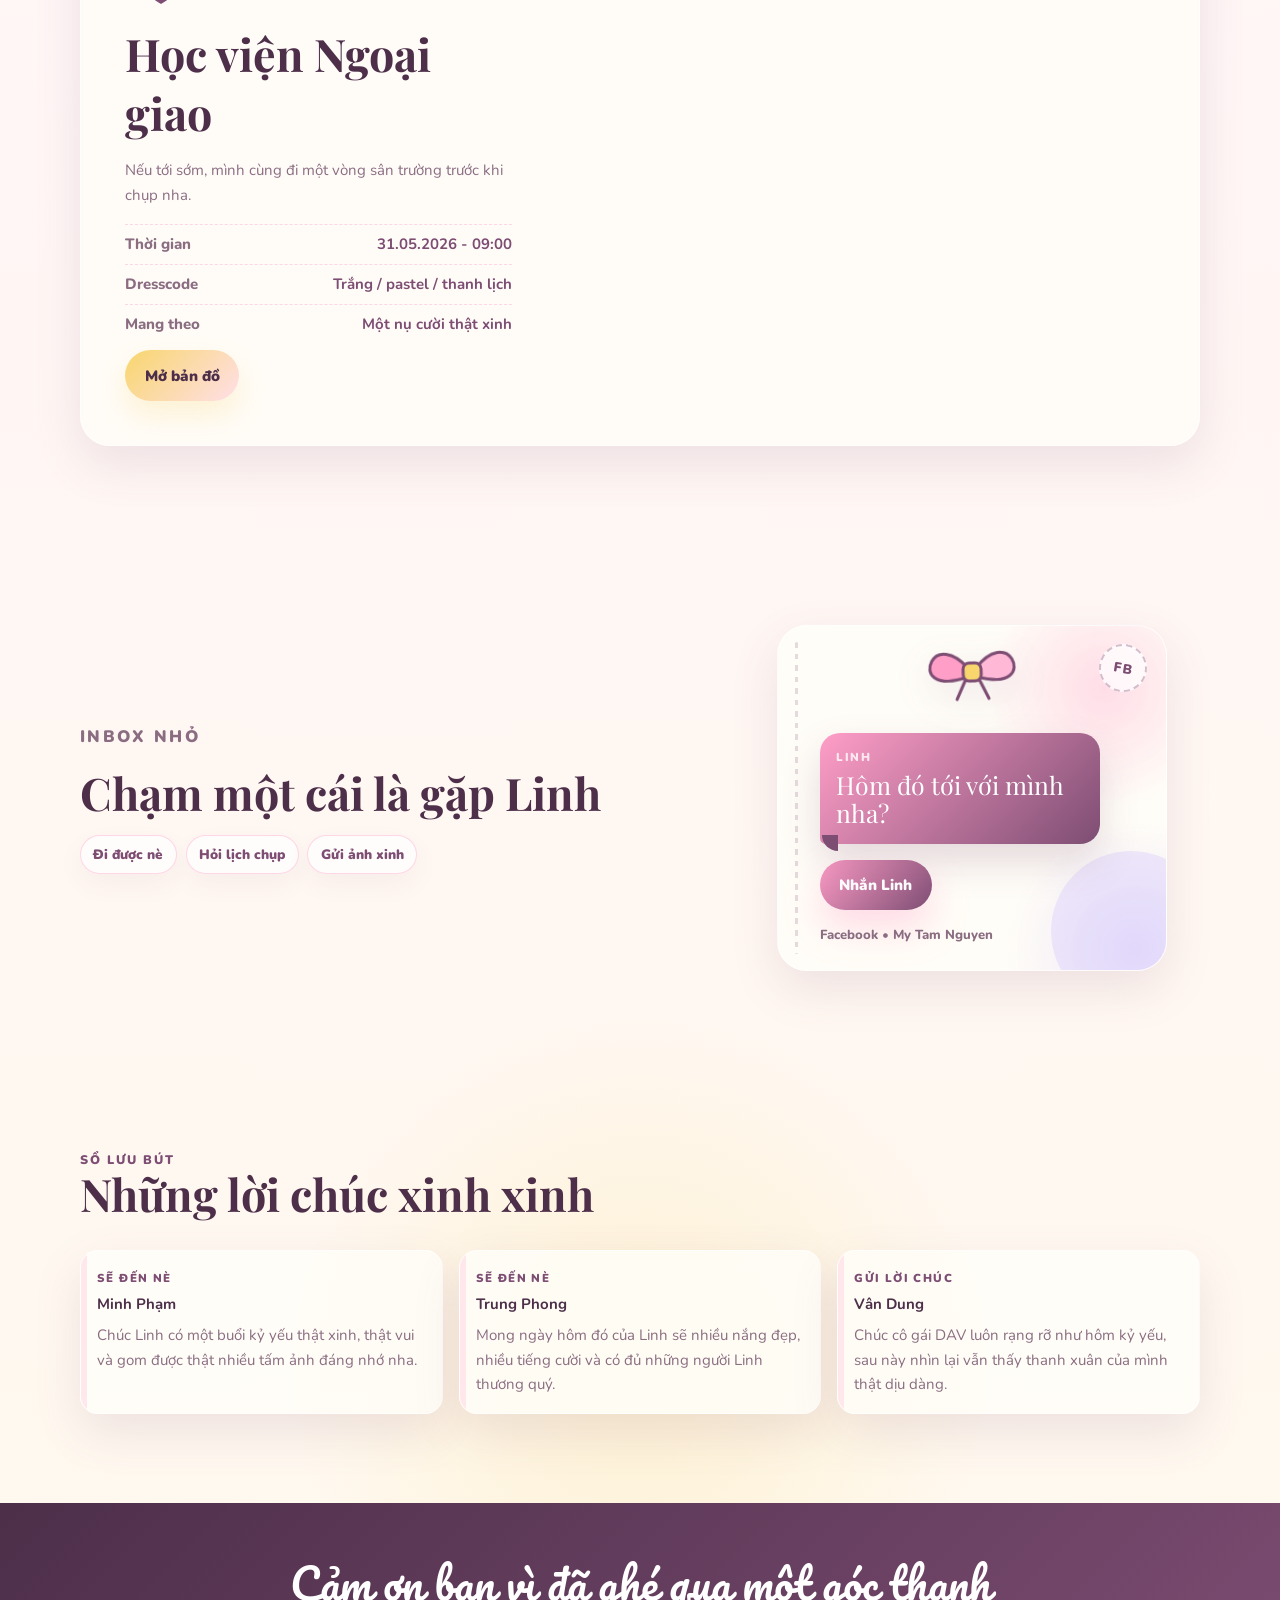
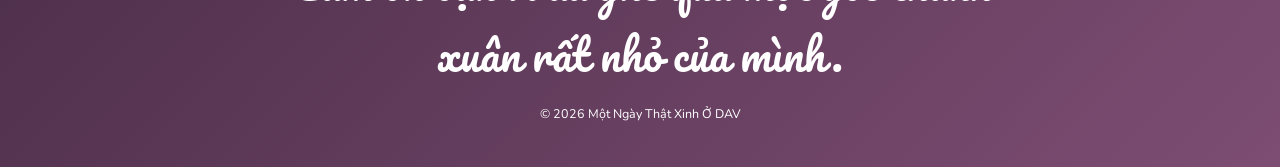
==== commit 7ef78d39: "version 4" ====
--- a/html/index.html
+++ b/html/index.html
@@ -8,6 +8,7 @@
       content="Thư mời tham dự kỷ yếu dễ thương của một nữ sinh Học viện Ngoại giao."
     />
     <title>Một Ngày Thật Xinh Ở DAV | Thư Mời Kỷ Yếu</title>
+    <link rel="icon" type="image/svg+xml" href="../img/favicon.svg" />
     <link rel="preconnect" href="https://fonts.googleapis.com" />
     <link rel="preconnect" href="https://fonts.gstatic.com" crossorigin />
     <link
@@ -175,114 +176,118 @@
           <div class="photo-line" data-reveal="fade-up">
             <div class="clothesline" aria-hidden="true"></div>
             <div class="photo-track">
-              <figure class="hanging-photo">
-                <span class="pin"></span>
-                <img
-                  src="../img/Linh1.png"
-                  alt="Ảnh Linh 1"
-                  loading="eager"
-                  decoding="async"
-                />
-              </figure>
-              <figure class="hanging-photo">
-                <span class="pin"></span>
-                <img
-                  src="../img/linh2.png"
-                  alt="Ảnh Linh 2"
-                  loading="eager"
-                  decoding="async"
-                />
-              </figure>
-              <figure class="hanging-photo">
-                <span class="pin"></span>
-                <img
-                  src="../img/Linh3.png"
-                  alt="Ảnh Linh 3"
-                  loading="eager"
-                  decoding="async"
-                />
-              </figure>
-              <figure class="hanging-photo">
-                <span class="pin"></span>
-                <img
-                  src="../img/Linh4.png"
-                  alt="Ảnh Linh 4"
-                  loading="eager"
-                  decoding="async"
-                />
-              </figure>
-              <figure class="hanging-photo">
-                <span class="pin"></span>
-                <img
-                  src="../img/Linh5.png"
-                  alt="Ảnh Linh 5"
-                  loading="eager"
-                  decoding="async"
-                />
-              </figure>
-              <figure class="hanging-photo">
-                <span class="pin"></span>
-                <img
-                  src="../img/Linh6.jpg"
-                  alt="Ảnh Linh 6"
-                  loading="eager"
-                  decoding="async"
-                />
-              </figure>
-              <figure class="hanging-photo duplicate" aria-hidden="true">
-                <span class="pin"></span>
-                <img
-                  src="../img/Linh1.png"
-                  alt=""
-                  loading="eager"
-                  decoding="async"
-                />
-              </figure>
-              <figure class="hanging-photo duplicate" aria-hidden="true">
-                <span class="pin"></span>
-                <img
-                  src="../img/linh2.png"
-                  alt=""
-                  loading="eager"
-                  decoding="async"
-                />
-              </figure>
-              <figure class="hanging-photo duplicate" aria-hidden="true">
-                <span class="pin"></span>
-                <img
-                  src="../img/Linh3.png"
-                  alt=""
-                  loading="eager"
-                  decoding="async"
-                />
-              </figure>
-              <figure class="hanging-photo duplicate" aria-hidden="true">
-                <span class="pin"></span>
-                <img
-                  src="../img/Linh4.png"
-                  alt=""
-                  loading="eager"
-                  decoding="async"
-                />
-              </figure>
-              <figure class="hanging-photo duplicate" aria-hidden="true">
-                <span class="pin"></span>
-                <img
-                  src="../img/Linh5.png"
-                  alt=""
-                  loading="eager"
-                  decoding="async"
-                />
-              </figure>
-              <figure class="hanging-photo duplicate" aria-hidden="true">
-                <span class="pin"></span>
-                <img
-                  src="../img/Linh6.jpg"
-                  alt=""
-                  loading="eager"
-                  decoding="async"
-                />
-              </figure>
+              <div class="photo-set">
+                <figure class="hanging-photo">
+                  <span class="pin"></span>
+                  <img
+                    src="../img/Linh1.png"
+                    alt="Ảnh Linh 1"
+                    loading="eager"
+                    decoding="async"
+                  />
+                </figure>
+                <figure class="hanging-photo">
+                  <span class="pin"></span>
+                  <img
+                    src="../img/linh2.png"
+                    alt="Ảnh Linh 2"
+                    loading="eager"
+                    decoding="async"
+                  />
+                </figure>
+                <figure class="hanging-photo">
+                  <span class="pin"></span>
+                  <img
+                    src="../img/Linh3.png"
+                    alt="Ảnh Linh 3"
+                    loading="eager"
+                    decoding="async"
+                  />
+                </figure>
+                <figure class="hanging-photo">
+                  <span class="pin"></span>
+                  <img
+                    src="../img/Linh4.png"
+                    alt="Ảnh Linh 4"
+                    loading="eager"
+                    decoding="async"
+                  />
+                </figure>
+                <figure class="hanging-photo">
+                  <span class="pin"></span>
+                  <img
+                    src="../img/Linh5.png"
+                    alt="Ảnh Linh 5"
+                    loading="eager"
+                    decoding="async"
+                  />
+                </figure>
+                <figure class="hanging-photo">
+                  <span class="pin"></span>
+                  <img
+                    src="../img/Linh6.jpg"
+                    alt="Ảnh Linh 6"
+                    loading="eager"
+                    decoding="async"
+                  />
+                </figure>
+              </div>
+              <div class="photo-set" aria-hidden="true">
+                <figure class="hanging-photo duplicate">
+                  <span class="pin"></span>
+                  <img
+                    src="../img/Linh1.png"
+                    alt=""
+                    loading="eager"
+                    decoding="async"
+                  />
+                </figure>
+                <figure class="hanging-photo duplicate">
+                  <span class="pin"></span>
+                  <img
+                    src="../img/linh2.png"
+                    alt=""
+                    loading="eager"
+                    decoding="async"
+                  />
+                </figure>
+                <figure class="hanging-photo duplicate">
+                  <span class="pin"></span>
+                  <img
+                    src="../img/Linh3.png"
+                    alt=""
+                    loading="eager"
+                    decoding="async"
+                  />
+                </figure>
+                <figure class="hanging-photo duplicate">
+                  <span class="pin"></span>
+                  <img
+                    src="../img/Linh4.png"
+                    alt=""
+                    loading="eager"
+                    decoding="async"
+                  />
+                </figure>
+                <figure class="hanging-photo duplicate">
+                  <span class="pin"></span>
+                  <img
+                    src="../img/Linh5.png"
+                    alt=""
+                    loading="eager"
+                    decoding="async"
+                  />
+                </figure>
+                <figure class="hanging-photo duplicate">
+                  <span class="pin"></span>
+                  <img
+                    src="../img/Linh6.jpg"
+                    alt=""
+                    loading="eager"
+                    decoding="async"
+                  />
+                </figure>
+              </div>
             </div>
           </div>
         </div>
--- a/css/components.css
+++ b/css/components.css
@@ -386,6 +386,10 @@
   display: grid;
   grid-template-columns: repeat(6, minmax(130px, 1fr));
   gap: clamp(0.7rem, 1.6vw, 1rem);
+}
+
+.photo-set {
+  display: contents;
 }
 
 .clothesline {
--- a/css/animations.css
+++ b/css/animations.css
@@ -234,7 +234,7 @@
   }
 
   to {
-    transform: translate3d(calc(-50% - 0.45rem), 0, 0);
+    transform: translate3d(-50%, 0, 0);
   }
 }
 
--- a/css/responsive.css
+++ b/css/responsive.css
@@ -60,6 +60,10 @@
   .s4 { right: 2rem; bottom: 8%; }
 
   .ribbon-plan {
+    grid-template-columns: 1fr;
+  }
+
+  .wish-wall {
     grid-template-columns: 1fr;
   }
 
@@ -95,11 +99,18 @@
   .photo-track {
     display: flex;
     width: max-content;
-    gap: 0.9rem;
+    gap: 0;
     transform: translate3d(0, 0, 0);
     will-change: transform;
     backface-visibility: hidden;
-    animation: photoMarquee 24s linear infinite;
+    animation: photoMarquee 32s linear infinite;
+  }
+
+  .photo-set {
+    display: flex;
+    flex: 0 0 auto;
+    gap: 0.9rem;
+    padding-right: 0.9rem;
   }
 
   .hanging-photo.duplicate {
